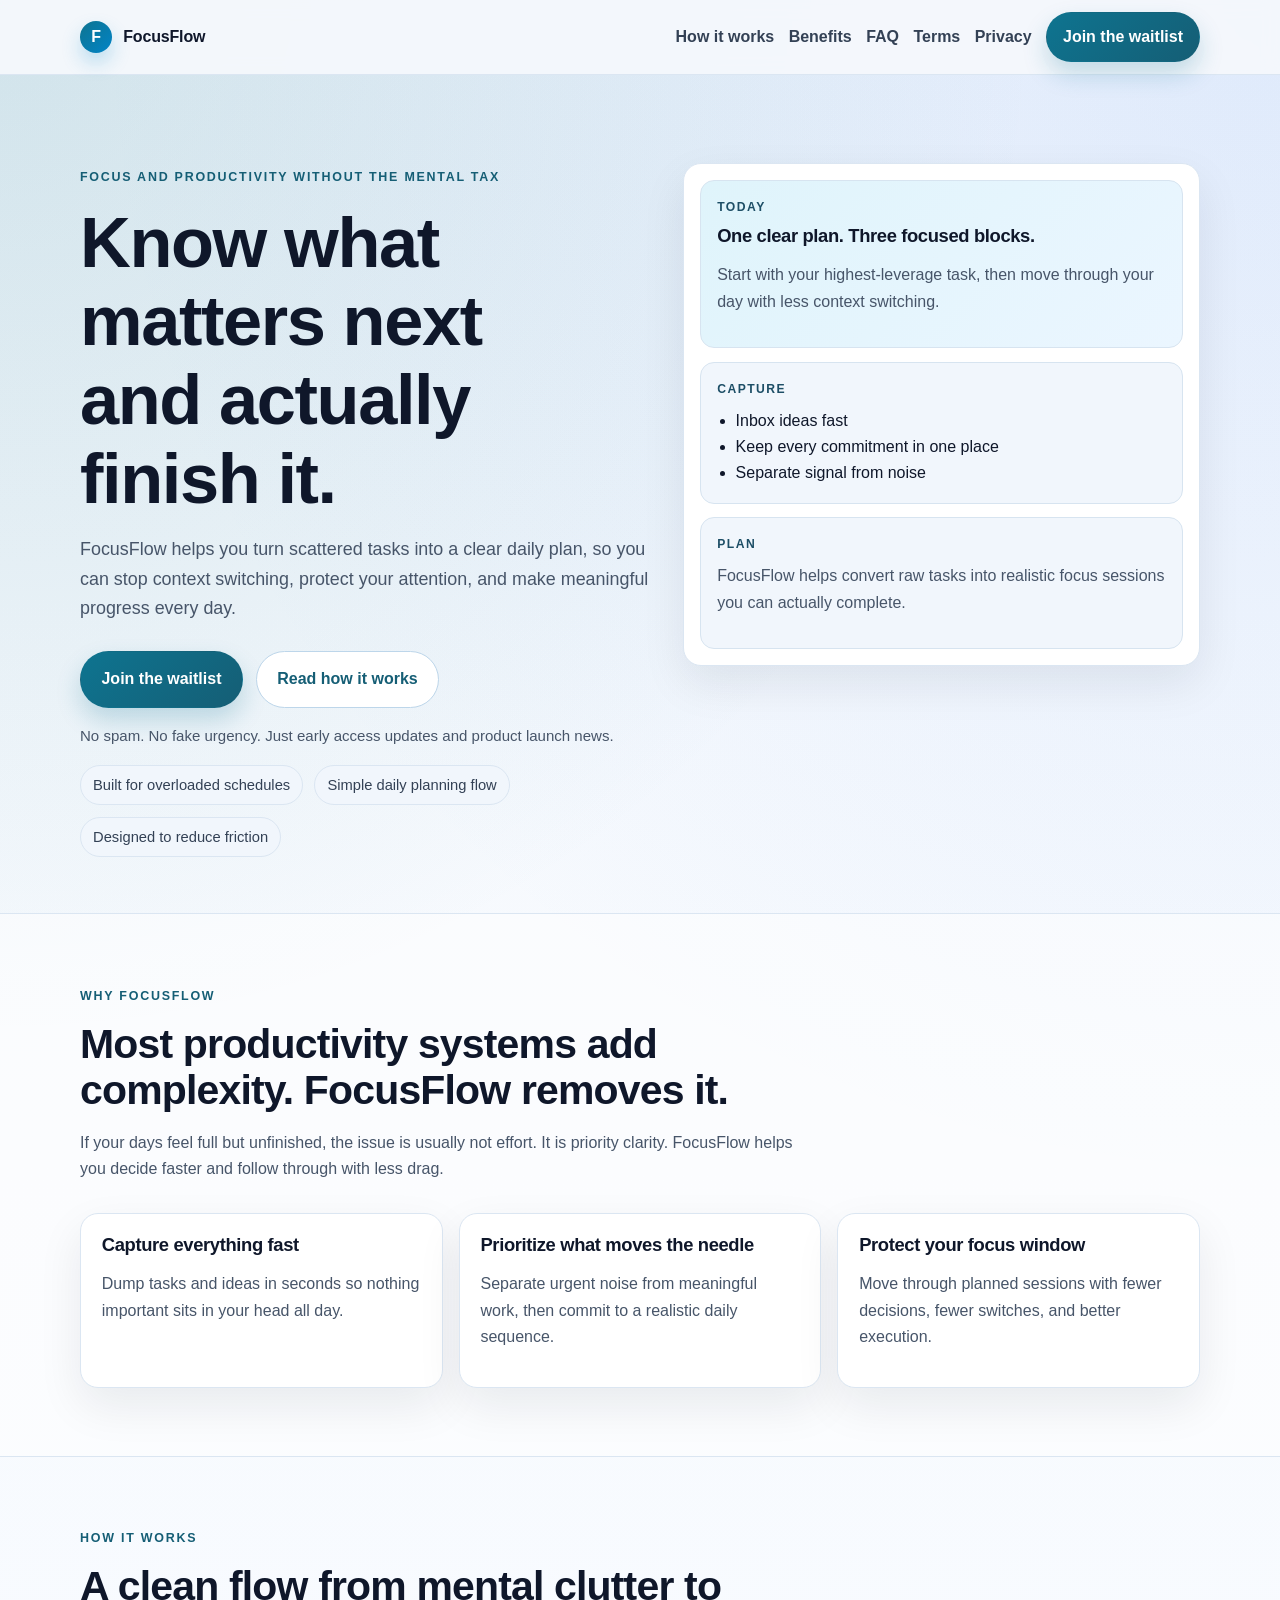
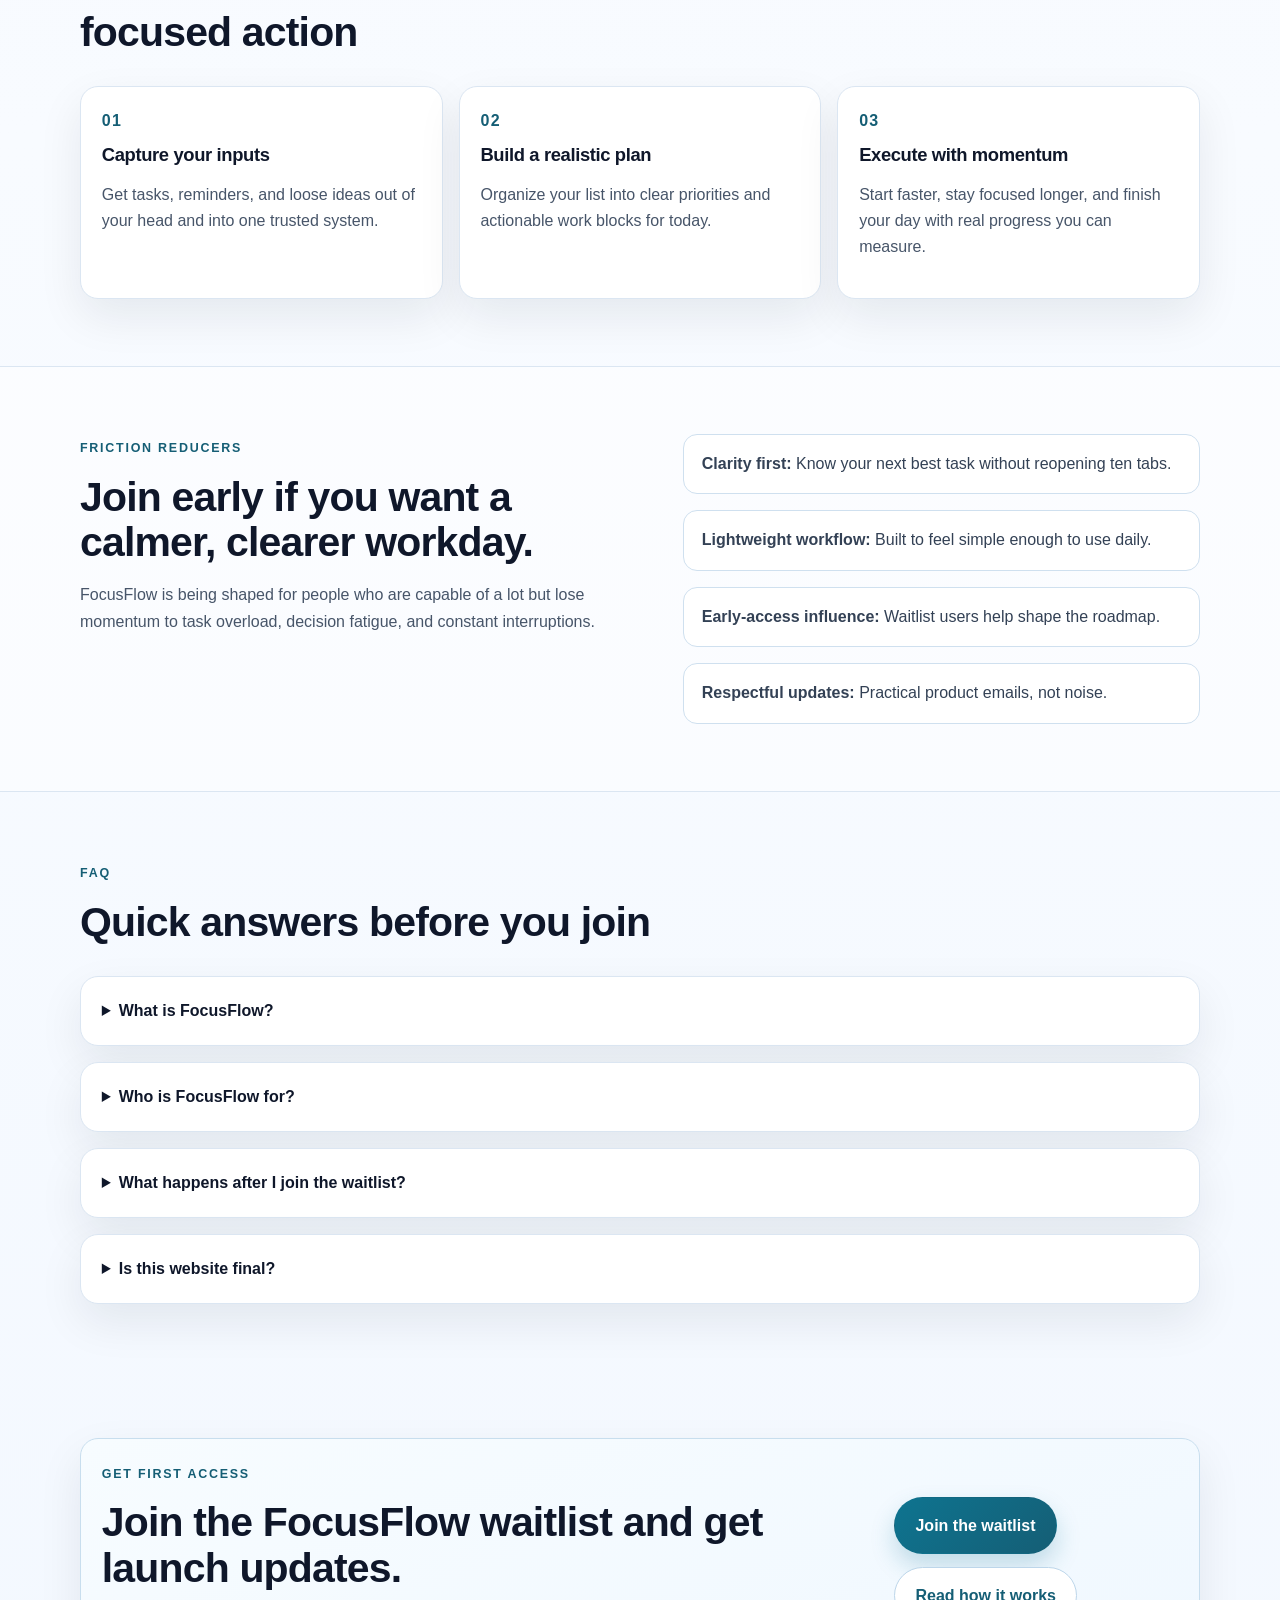
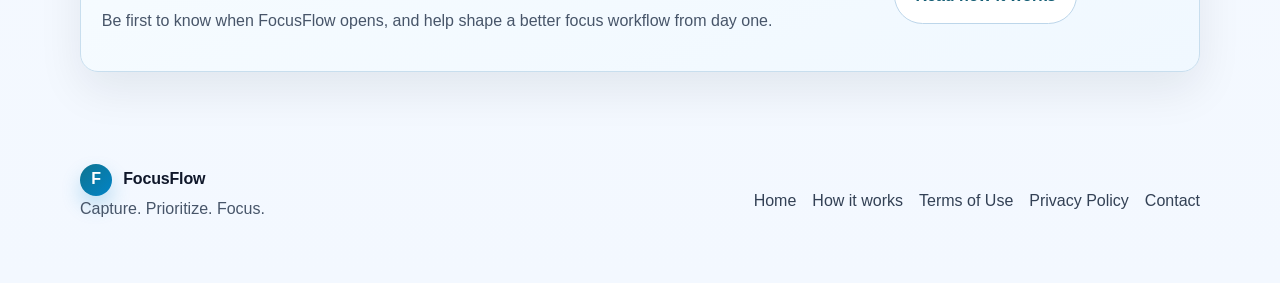
==== index.html @ 3f9707c0 "Polish FocusFlow static site for production Vercel launch" ====
<!DOCTYPE html>
<html lang="en">
<head>
  <meta charset="UTF-8" />
  <meta name="viewport" content="width=device-width, initial-scale=1.0" />
  <title>FocusFlow | Capture less noise. Finish more meaningful work.</title>
  <meta name="description" content="FocusFlow helps you turn scattered tasks into a clear daily plan so you can focus faster, reduce mental overload, and finish what matters." />
  <meta property="og:title" content="FocusFlow | Capture less noise. Finish more meaningful work." />
  <meta property="og:description" content="A focus and productivity app for people who feel busy all day but still want clear progress." />
  <meta property="og:type" content="website" />
  <meta property="og:url" content="https://focusflow.app" />
  <meta property="og:site_name" content="FocusFlow" />
  <meta name="twitter:card" content="summary_large_image" />
  <meta name="theme-color" content="#f5f8fc" />
  <link rel="canonical" href="https://focusflow.app/" />
  <link rel="stylesheet" href="styles.css" />
</head>
<body>
  <header class="site-header">
    <div class="container nav">
      <a class="brand" href="index.html" aria-label="FocusFlow home">
        <span class="brand-mark">F</span>
        <span>FocusFlow</span>
      </a>
      <nav aria-label="Primary navigation">
        <a href="#how-it-works">How it works</a>
        <a href="#benefits">Benefits</a>
        <a href="#faq">FAQ</a>
        <a href="terms.html">Terms</a>
        <a href="privacy.html">Privacy</a>
        <a class="button button-sm" href="mailto:hello@focusflow.app?subject=FocusFlow%20Waitlist">Join the waitlist</a>
      </nav>
    </div>
  </header>

  <main>
    <section class="hero">
      <div class="container hero-grid">
        <div>
          <p class="eyebrow">Focus and productivity without the mental tax</p>
          <h1>Know what matters next and actually finish it.</h1>
          <p class="lead">
            FocusFlow helps you turn scattered tasks into a clear daily plan, so you can stop context switching,
            protect your attention, and make meaningful progress every day.
          </p>
          <div class="hero-actions">
            <a class="button" href="mailto:hello@focusflow.app?subject=FocusFlow%20Waitlist">Join the waitlist</a>
            <a class="button ghost" href="#how-it-works">Read how it works</a>
          </div>
          <p class="micro-note">No spam. No fake urgency. Just early access updates and product launch news.</p>
          <div class="trust-row" role="list" aria-label="FocusFlow value highlights">
            <span role="listitem">Built for overloaded schedules</span>
            <span role="listitem">Simple daily planning flow</span>
            <span role="listitem">Designed to reduce friction</span>
          </div>
        </div>

        <aside class="card app-preview" aria-label="FocusFlow app preview">
          <div class="preview-stack">
            <div class="preview-card strong">
              <p class="label">Today</p>
              <h3>One clear plan. Three focused blocks.</h3>
              <p>Start with your highest-leverage task, then move through your day with less context switching.</p>
            </div>
            <div class="preview-card">
              <p class="label">Capture</p>
              <ul>
                <li>Inbox ideas fast</li>
                <li>Keep every commitment in one place</li>
                <li>Separate signal from noise</li>
              </ul>
            </div>
            <div class="preview-card">
              <p class="label">Plan</p>
              <p>FocusFlow helps convert raw tasks into realistic focus sessions you can actually complete.</p>
            </div>
          </div>
        </aside>
      </div>
    </section>

    <section class="section muted" id="benefits">
      <div class="container">
        <div class="section-intro narrow">
          <p class="eyebrow">Why FocusFlow</p>
          <h2>Most productivity systems add complexity. FocusFlow removes it.</h2>
          <p>
            If your days feel full but unfinished, the issue is usually not effort. It is priority clarity.
            FocusFlow helps you decide faster and follow through with less drag.
          </p>
        </div>

        <div class="grid three">
          <article class="card feature-card">
            <h3>Capture everything fast</h3>
            <p>Dump tasks and ideas in seconds so nothing important sits in your head all day.</p>
          </article>
          <article class="card feature-card">
            <h3>Prioritize what moves the needle</h3>
            <p>Separate urgent noise from meaningful work, then commit to a realistic daily sequence.</p>
          </article>
          <article class="card feature-card">
            <h3>Protect your focus window</h3>
            <p>Move through planned sessions with fewer decisions, fewer switches, and better execution.</p>
          </article>
        </div>
      </div>
    </section>

    <section class="section" id="how-it-works">
      <div class="container">
        <div class="section-intro narrow">
          <p class="eyebrow">How it works</p>
          <h2>A clean flow from mental clutter to focused action</h2>
        </div>
        <div class="steps">
          <div class="card step">
            <span class="step-num">01</span>
            <h3>Capture your inputs</h3>
            <p>Get tasks, reminders, and loose ideas out of your head and into one trusted system.</p>
          </div>
          <div class="card step">
            <span class="step-num">02</span>
            <h3>Build a realistic plan</h3>
            <p>Organize your list into clear priorities and actionable work blocks for today.</p>
          </div>
          <div class="card step">
            <span class="step-num">03</span>
            <h3>Execute with momentum</h3>
            <p>Start faster, stay focused longer, and finish your day with real progress you can measure.</p>
          </div>
        </div>
      </div>
    </section>

    <section class="section muted">
      <div class="container two-col">
        <div>
          <p class="eyebrow">Friction reducers</p>
          <h2>Join early if you want a calmer, clearer workday.</h2>
          <p>
            FocusFlow is being shaped for people who are capable of a lot but lose momentum to task overload,
            decision fatigue, and constant interruptions.
          </p>
        </div>
        <div class="benefits">
          <div class="benefit"><strong>Clarity first:</strong> Know your next best task without reopening ten tabs.</div>
          <div class="benefit"><strong>Lightweight workflow:</strong> Built to feel simple enough to use daily.</div>
          <div class="benefit"><strong>Early-access influence:</strong> Waitlist users help shape the roadmap.</div>
          <div class="benefit"><strong>Respectful updates:</strong> Practical product emails, not noise.</div>
        </div>
      </div>
    </section>

    <section class="section" id="faq">
      <div class="container">
        <div class="section-intro narrow">
          <p class="eyebrow">FAQ</p>
          <h2>Quick answers before you join</h2>
        </div>
        <div class="faq-list">
          <details class="card">
            <summary>What is FocusFlow?</summary>
            <p>FocusFlow is a productivity app designed to help you capture tasks, prioritize clearly, and move into focused work with less friction.</p>
          </details>
          <details class="card">
            <summary>Who is FocusFlow for?</summary>
            <p>It is built for professionals, founders, students, and creators who feel busy but want a more deliberate plan for the day.</p>
          </details>
          <details class="card">
            <summary>What happens after I join the waitlist?</summary>
            <p>You will get launch updates, early access information, and opportunities to share feedback as the product evolves.</p>
          </details>
          <details class="card">
            <summary>Is this website final?</summary>
            <p>This is a lean marketing site focused on clarity and conversion, intended to validate demand while the product is being built.</p>
          </details>
        </div>
      </div>
    </section>

    <section class="section cta-section">
      <div class="container card cta">
        <div>
          <p class="eyebrow">Get first access</p>
          <h2>Join the FocusFlow waitlist and get launch updates.</h2>
          <p>Be first to know when FocusFlow opens, and help shape a better focus workflow from day one.</p>
        </div>
        <div class="cta-actions">
          <a class="button" href="mailto:hello@focusflow.app?subject=FocusFlow%20Waitlist">Join the waitlist</a>
          <a class="button ghost" href="#how-it-works">Read how it works</a>
        </div>
      </div>
    </section>
  </main>

  <footer class="site-footer">
    <div class="container footer-row">
      <div>
        <a class="brand" href="index.html" aria-label="FocusFlow home">
          <span class="brand-mark">F</span>
          <span>FocusFlow</span>
        </a>
        <p class="footer-copy">Capture. Prioritize. Focus.</p>
      </div>
      <div class="footer-links" aria-label="Footer navigation">
        <a href="index.html">Home</a>
        <a href="#how-it-works">How it works</a>
        <a href="terms.html">Terms of Use</a>
        <a href="privacy.html">Privacy Policy</a>
        <a href="mailto:hello@focusflow.app">Contact</a>
      </div>
    </div>
  </footer>
</body>
</html>
---- styles.css ----
:root {
  --bg: #f5f8fc;
  --bg-soft: #eaf1f9;
  --surface: #ffffff;
  --surface-soft: #f1f6fc;
  --text: #0f172a;
  --muted: #475569;
  --border: #dbe6f2;
  --accent: #0e7490;
  --accent-strong: #155e75;
  --accent-soft: #d7f1f9;
  --white: #ffffff;
  --shadow: 0 18px 45px rgba(15, 23, 42, 0.08);
  --radius: 18px;
  --max: 1120px;
}

* {
  box-sizing: border-box;
}

html {
  scroll-behavior: smooth;
}

body {
  margin: 0;
  font-family: "Avenir Next", Avenir, "Segoe UI", sans-serif;
  color: var(--text);
  line-height: 1.65;
  background:
    radial-gradient(circle at 0% 0%, rgba(14, 116, 144, 0.16), transparent 28%),
    radial-gradient(circle at 100% 0%, rgba(59, 130, 246, 0.12), transparent 32%),
    linear-gradient(180deg, var(--bg) 0%, #f8fbff 50%, #f3f8ff 100%);
}

a {
  color: inherit;
  text-decoration: none;
  transition: color 0.2s ease;
}

a:hover {
  color: var(--accent);
}

p {
  margin: 0 0 1rem;
  color: var(--muted);
}

h1,
h2,
h3 {
  margin: 0 0 1rem;
  line-height: 1.12;
  letter-spacing: -0.02em;
  color: var(--text);
}

h1 {
  font-size: clamp(2.2rem, 5.5vw, 4.4rem);
  max-width: 12ch;
}

h2 {
  font-size: clamp(1.75rem, 3.2vw, 2.8rem);
}

h3 {
  font-size: 1.15rem;
}

ul {
  margin: 0;
  padding-left: 1.15rem;
}

.container {
  width: min(var(--max), calc(100% - 2rem));
  margin: 0 auto;
}

.site-header {
  position: sticky;
  top: 0;
  z-index: 20;
  border-bottom: 1px solid var(--border);
  background: rgba(245, 248, 252, 0.94);
  backdrop-filter: blur(8px);
}

.nav {
  min-height: 74px;
  display: flex;
  align-items: center;
  justify-content: space-between;
  gap: 1rem;
}

nav {
  display: flex;
  align-items: center;
  flex-wrap: wrap;
  gap: 0.9rem;
}

nav a {
  font-weight: 600;
  color: #334155;
}

.brand {
  display: inline-flex;
  align-items: center;
  gap: 0.7rem;
  font-weight: 800;
  letter-spacing: -0.01em;
}

.brand:hover {
  color: inherit;
}

.brand-mark {
  width: 2rem;
  height: 2rem;
  border-radius: 999px;
  display: grid;
  place-items: center;
  color: var(--white);
  background: linear-gradient(135deg, var(--accent), #0284c7);
  box-shadow: 0 10px 20px rgba(2, 132, 199, 0.24);
}

.hero {
  padding: 5.5rem 0 3.5rem;
}

.hero-grid,
.two-col {
  display: grid;
  grid-template-columns: 1.05fr 0.95fr;
  gap: 2rem;
  align-items: start;
}

.eyebrow {
  display: inline-block;
  margin-bottom: 1rem;
  font-size: 0.78rem;
  font-weight: 800;
  text-transform: uppercase;
  letter-spacing: 0.14em;
  color: var(--accent-strong);
}

.lead {
  font-size: 1.12rem;
  max-width: 60ch;
}

.hero-actions,
.cta-actions {
  margin: 1.7rem 0 1rem;
  display: flex;
  gap: 0.8rem;
  flex-wrap: wrap;
}

.button {
  display: inline-flex;
  align-items: center;
  justify-content: center;
  gap: 0.45rem;
  border-radius: 999px;
  border: 1px solid transparent;
  padding: 0.9rem 1.28rem;
  font-weight: 700;
  background: linear-gradient(135deg, var(--accent), var(--accent-strong));
  color: var(--white);
  box-shadow: 0 12px 24px rgba(14, 116, 144, 0.22);
}

.button:hover {
  color: var(--white);
}

.button.ghost {
  background: var(--surface);
  color: var(--accent-strong);
  border-color: #bdd6ea;
  box-shadow: none;
}

.button-sm {
  padding: 0.65rem 1rem;
}

.micro-note {
  font-size: 0.94rem;
  margin-bottom: 1rem;
}

.trust-row {
  display: flex;
  flex-wrap: wrap;
  gap: 0.7rem;
}

.trust-row span {
  display: inline-flex;
  padding: 0.45rem 0.75rem;
  border-radius: 999px;
  background: var(--surface-soft);
  border: 1px solid var(--border);
  color: #334155;
  font-size: 0.92rem;
}

.card {
  border-radius: var(--radius);
  border: 1px solid var(--border);
  background: var(--surface);
  box-shadow: var(--shadow);
}

.app-preview {
  padding: 1rem;
}

.preview-stack {
  display: grid;
  gap: 0.85rem;
}

.preview-card {
  padding: 1rem;
  border-radius: 14px;
  background: var(--surface-soft);
  border: 1px solid #d7e4f0;
}

.preview-card.strong {
  background: linear-gradient(135deg, #dff4fb, #ebf6ff);
}

.label {
  margin: 0 0 0.55rem;
  font-size: 0.76rem;
  text-transform: uppercase;
  letter-spacing: 0.12em;
  color: #1d4e66;
  font-weight: 700;
}

.section {
  padding: 4.2rem 0;
}

.section.muted {
  background: rgba(255, 255, 255, 0.52);
  border-top: 1px solid var(--border);
  border-bottom: 1px solid var(--border);
}

.section-intro {
  max-width: 68ch;
  margin-bottom: 1.9rem;
}

.section-intro.narrow {
  max-width: 45rem;
}

.grid.three,
.steps,
.faq-list,
.benefits {
  display: grid;
  gap: 1rem;
}

.grid.three,
.steps {
  grid-template-columns: repeat(3, minmax(0, 1fr));
}

.feature-card,
.step,
.cta,
.legal-card,
.faq-list details {
  padding: 1.3rem;
}

.step-num {
  display: inline-block;
  margin-bottom: 0.65rem;
  font-weight: 800;
  letter-spacing: 0.08em;
  color: var(--accent-strong);
}

.benefit {
  padding: 1rem 1.1rem;
  border-radius: 14px;
  border: 1px solid #cfe0ef;
  background: var(--surface);
  color: #334155;
}

.faq-list details summary {
  cursor: pointer;
  font-weight: 700;
}

.faq-list details p {
  margin-top: 0.85rem;
}

.cta {
  display: flex;
  align-items: center;
  justify-content: space-between;
  gap: 1.5rem;
  background: linear-gradient(160deg, #f7fcff, #f0f8ff);
  border-color: #c8deee;
}

.site-footer {
  padding: 1.5rem 0 2.8rem;
}

.footer-row,
.footer-links {
  display: flex;
  align-items: center;
  justify-content: space-between;
  flex-wrap: wrap;
  gap: 1rem;
}

.footer-links a {
  color: #334155;
}

.footer-copy,
.legal-note,
.legal-updated {
  color: var(--muted);
}

.legal-page {
  padding: 2.8rem 0 4.5rem;
}

.legal-card {
  max-width: 860px;
}

.legal-card h1 {
  font-size: clamp(2rem, 4.2vw, 3rem);
  max-width: none;
}

.legal-card h2 {
  margin-top: 1.65rem;
  font-size: 1.18rem;
}

.legal-card p,
.legal-card li {
  color: #334155;
}

.legal-list {
  margin: 0 0 1rem;
  padding-left: 1.1rem;
}

@media (max-width: 980px) {
  .hero-grid,
  .two-col,
  .grid.three,
  .steps,
  .cta {
    grid-template-columns: 1fr;
    display: grid;
  }

  .hero {
    padding-top: 4.3rem;
  }
}

@media (max-width: 760px) {
  .nav {
    align-items: flex-start;
    padding: 0.8rem 0;
  }

  nav {
    width: 100%;
    justify-content: flex-start;
    gap: 0.7rem;
  }

  nav a {
    font-size: 0.92rem;
  }

  .button-sm {
    padding: 0.58rem 0.92rem;
  }

  .section {
    padding: 3.4rem 0;
  }

  .hero {
    padding-bottom: 3rem;
  }

  .site-footer {
    padding-bottom: 2.2rem;
  }
}
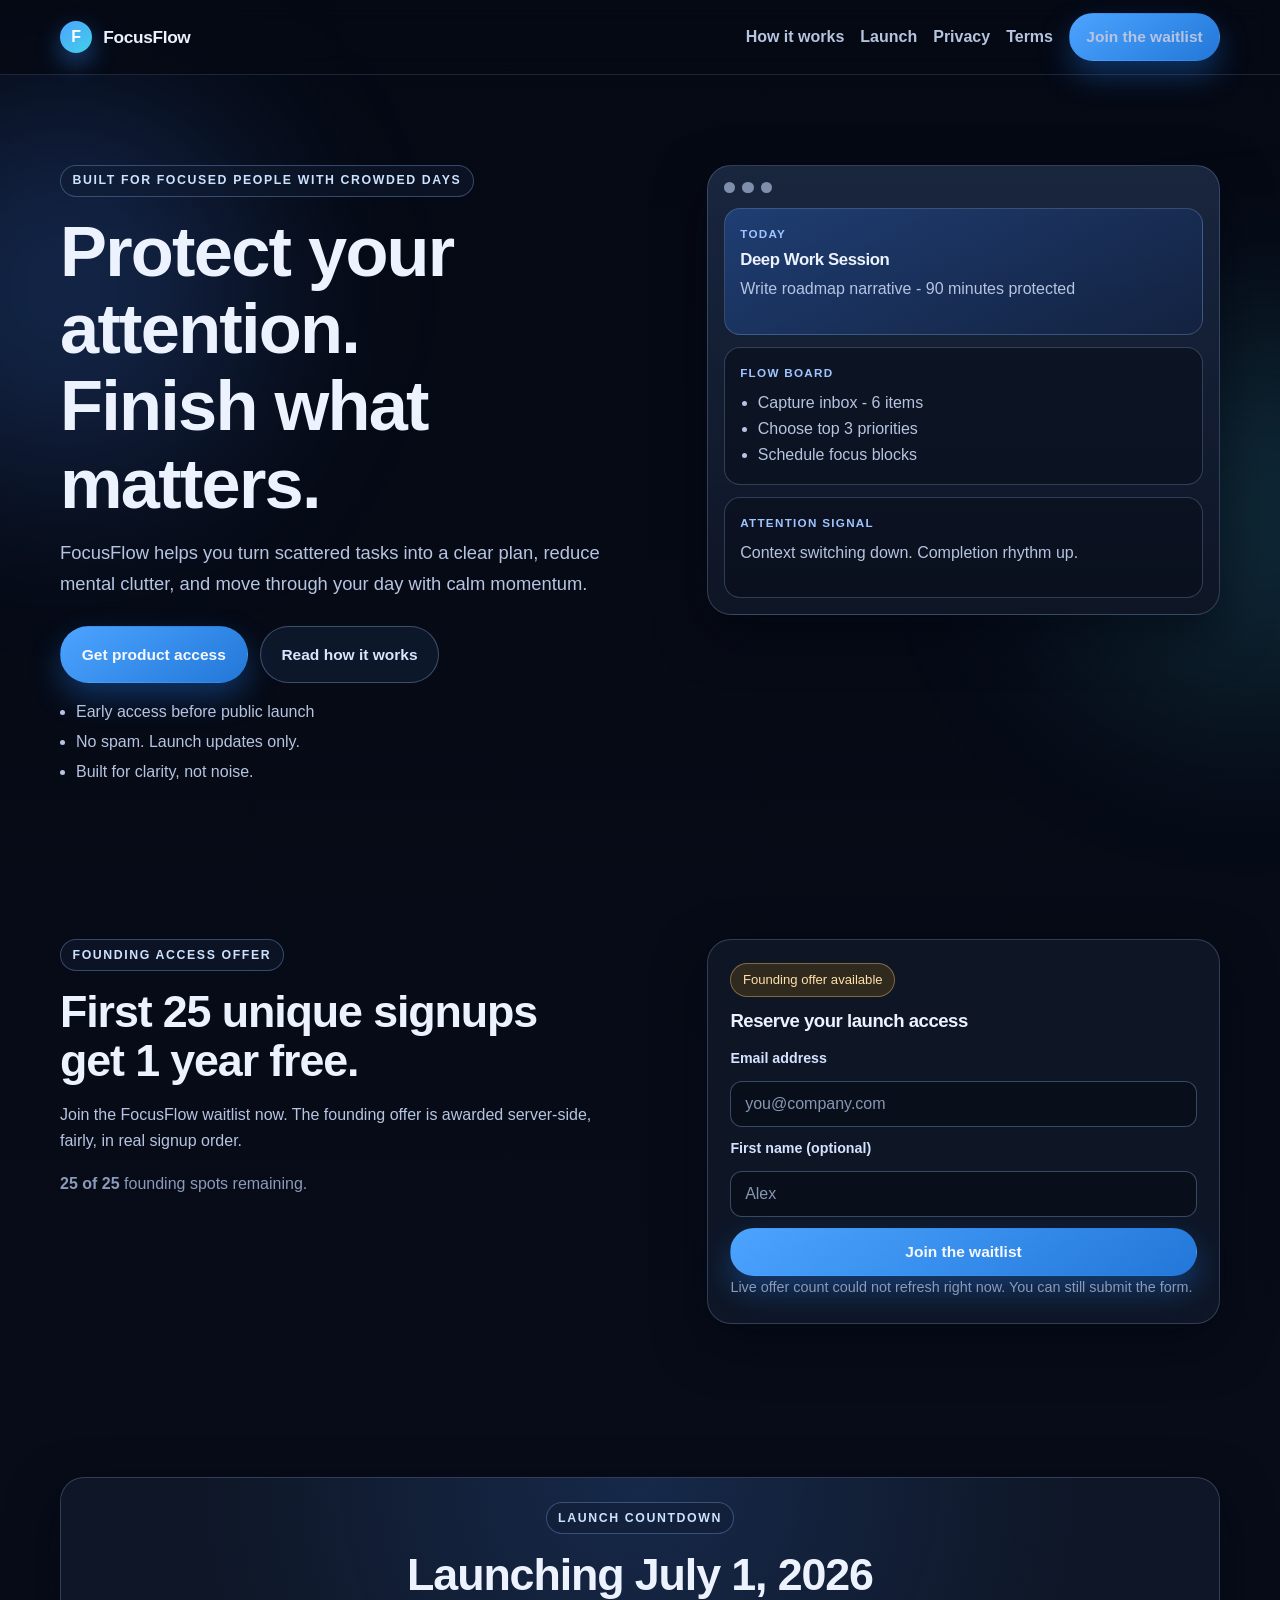
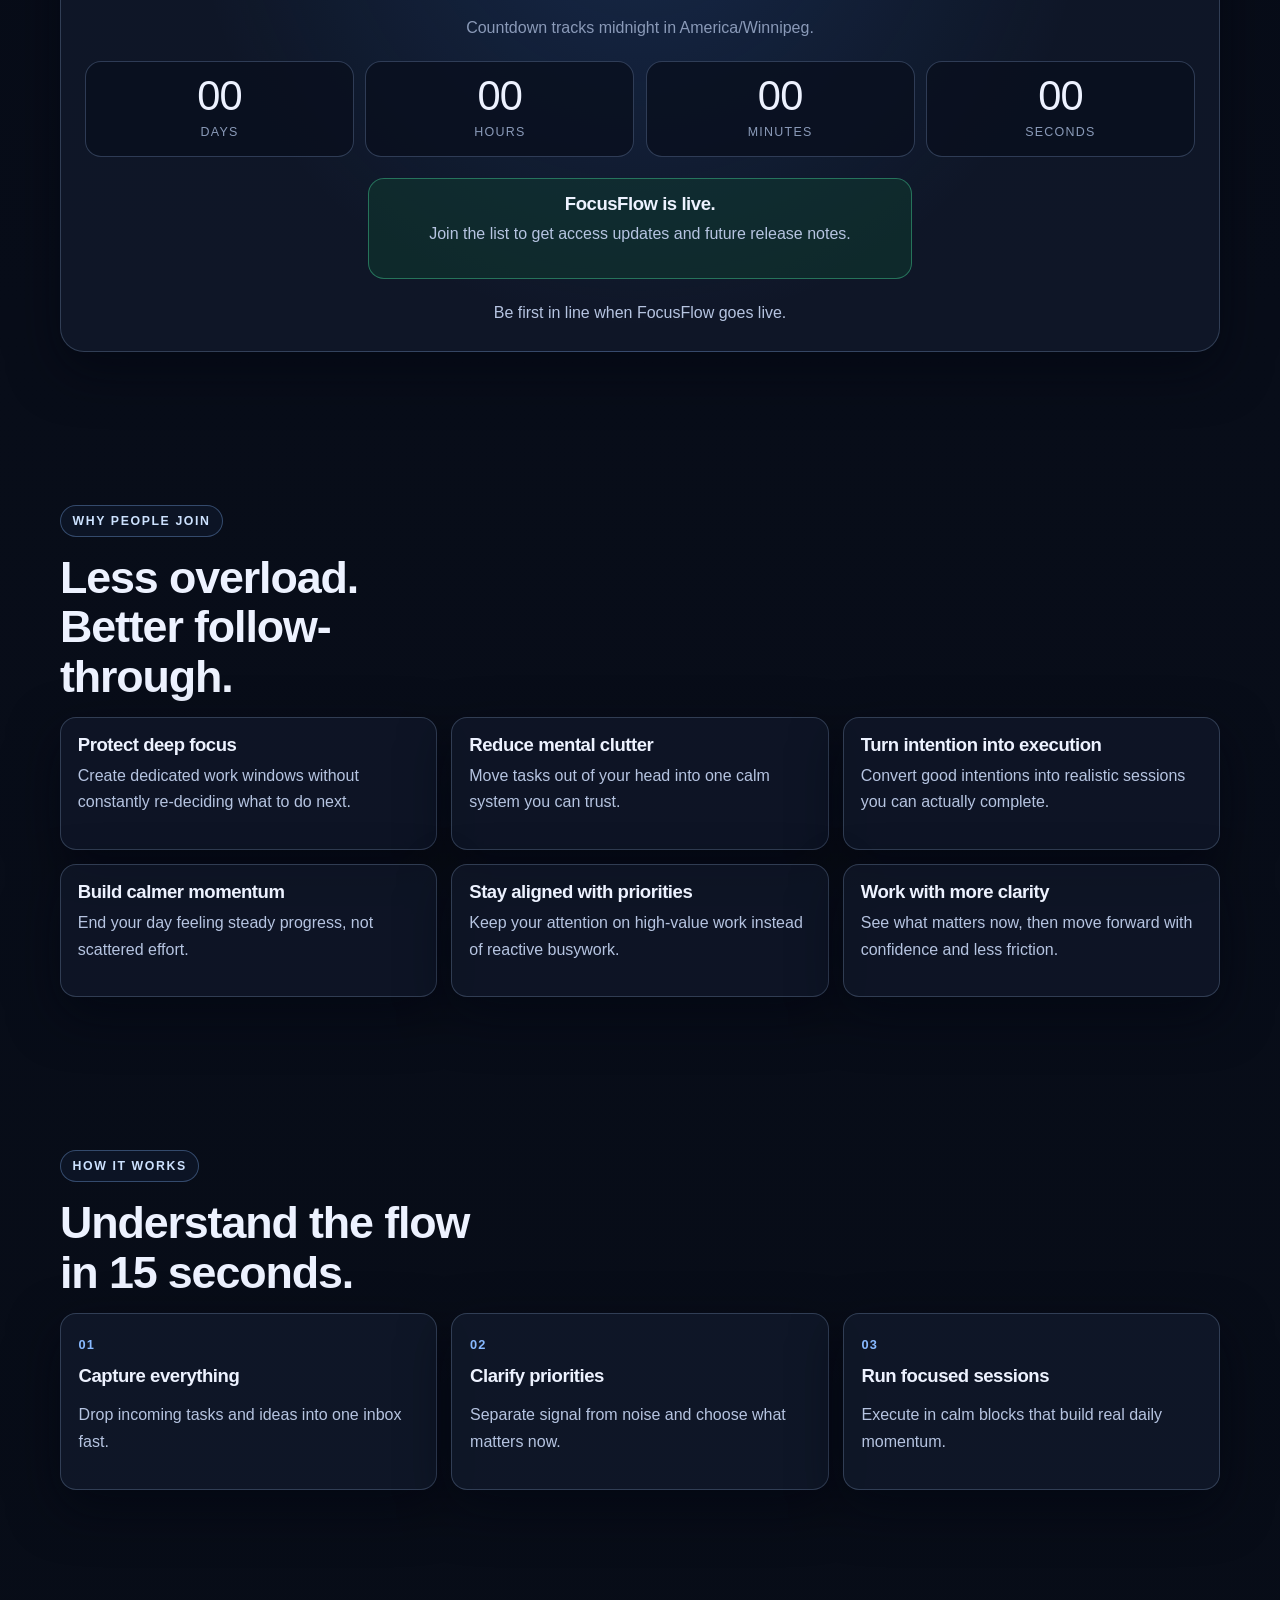
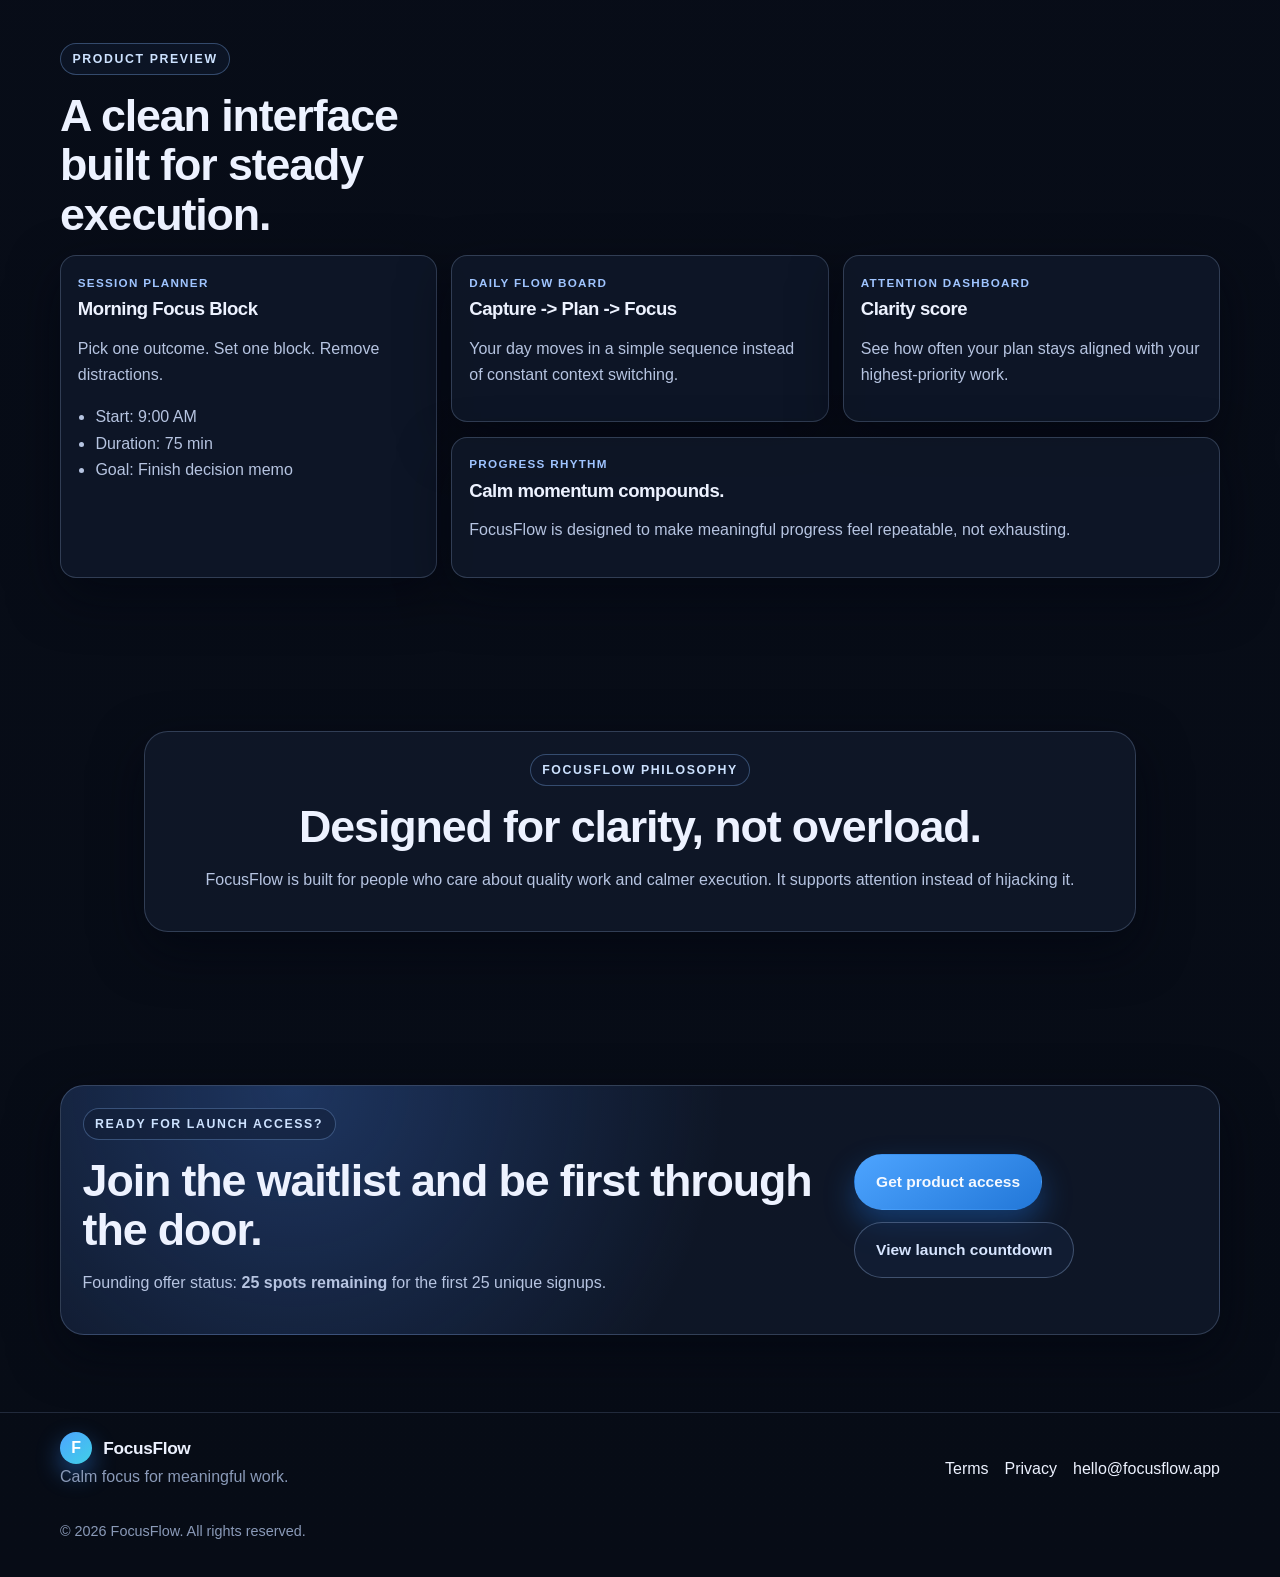
==== commit 2d7cdad3: "Implement premium launch site and Supabase-backed waitlist" ====
--- a/index.html
+++ b/index.html
@@ -3,105 +3,225 @@
 <head>
   <meta charset="UTF-8" />
   <meta name="viewport" content="width=device-width, initial-scale=1.0" />
-  <title>FocusFlow | Capture less noise. Finish more meaningful work.</title>
-  <meta name="description" content="FocusFlow helps you turn scattered tasks into a clear daily plan so you can focus faster, reduce mental overload, and finish what matters." />
-  <meta property="og:title" content="FocusFlow | Capture less noise. Finish more meaningful work." />
-  <meta property="og:description" content="A focus and productivity app for people who feel busy all day but still want clear progress." />
+  <title>FocusFlow | Calm focus for work that actually gets finished</title>
+  <meta
+    name="description"
+    content="FocusFlow is a focus and productivity app for people who want calmer days, clearer priorities, and better follow-through. Join the waitlist before launch on July 1, 2026."
+  />
+  <meta property="og:title" content="FocusFlow | Calm focus for work that actually gets finished" />
+  <meta
+    property="og:description"
+    content="Protect your attention, reduce mental clutter, and build calmer momentum. Join the FocusFlow waitlist."
+  />
   <meta property="og:type" content="website" />
-  <meta property="og:url" content="https://focusflow.app" />
+  <meta property="og:url" content="https://focusflow.app/" />
   <meta property="og:site_name" content="FocusFlow" />
   <meta name="twitter:card" content="summary_large_image" />
-  <meta name="theme-color" content="#f5f8fc" />
+  <meta name="theme-color" content="#060a14" />
   <link rel="canonical" href="https://focusflow.app/" />
+  <link rel="icon" href="favicon.svg" type="image/svg+xml" />
   <link rel="stylesheet" href="styles.css" />
+  <script src="script.js" defer></script>
 </head>
 <body>
+  <div class="ambient-orb orb-left" aria-hidden="true"></div>
+  <div class="ambient-orb orb-right" aria-hidden="true"></div>
+
   <header class="site-header">
-    <div class="container nav">
+    <div class="container nav-row">
       <a class="brand" href="index.html" aria-label="FocusFlow home">
         <span class="brand-mark">F</span>
-        <span>FocusFlow</span>
+        <span class="brand-name">FocusFlow</span>
       </a>
-      <nav aria-label="Primary navigation">
+
+      <nav class="site-nav" aria-label="Primary navigation">
         <a href="#how-it-works">How it works</a>
-        <a href="#benefits">Benefits</a>
-        <a href="#faq">FAQ</a>
+        <a href="#launch">Launch</a>
+        <a href="privacy.html">Privacy</a>
         <a href="terms.html">Terms</a>
-        <a href="privacy.html">Privacy</a>
-        <a class="button button-sm" href="mailto:hello@focusflow.app?subject=FocusFlow%20Waitlist">Join the waitlist</a>
+        <a class="button button-sm" href="#waitlist">Join the waitlist</a>
       </nav>
     </div>
   </header>
 
   <main>
-    <section class="hero">
-      <div class="container hero-grid">
-        <div>
-          <p class="eyebrow">Focus and productivity without the mental tax</p>
-          <h1>Know what matters next and actually finish it.</h1>
+    <section class="hero section">
+      <div class="container hero-layout">
+        <div class="hero-copy">
+          <p class="eyebrow">Built for focused people with crowded days</p>
+          <h1>Protect your attention. Finish what matters.</h1>
           <p class="lead">
-            FocusFlow helps you turn scattered tasks into a clear daily plan, so you can stop context switching,
-            protect your attention, and make meaningful progress every day.
-          </p>
-          <div class="hero-actions">
-            <a class="button" href="mailto:hello@focusflow.app?subject=FocusFlow%20Waitlist">Join the waitlist</a>
+            FocusFlow helps you turn scattered tasks into a clear plan, reduce mental clutter,
+            and move through your day with calm momentum.
+          </p>
+
+          <div class="action-row">
+            <a class="button" href="#waitlist" data-launch-cta data-default-label="Join the waitlist" data-released-label="Get product access">Join the waitlist</a>
             <a class="button ghost" href="#how-it-works">Read how it works</a>
           </div>
-          <p class="micro-note">No spam. No fake urgency. Just early access updates and product launch news.</p>
-          <div class="trust-row" role="list" aria-label="FocusFlow value highlights">
-            <span role="listitem">Built for overloaded schedules</span>
-            <span role="listitem">Simple daily planning flow</span>
-            <span role="listitem">Designed to reduce friction</span>
-          </div>
-        </div>
-
-        <aside class="card app-preview" aria-label="FocusFlow app preview">
-          <div class="preview-stack">
-            <div class="preview-card strong">
-              <p class="label">Today</p>
-              <h3>One clear plan. Three focused blocks.</h3>
-              <p>Start with your highest-leverage task, then move through your day with less context switching.</p>
-            </div>
-            <div class="preview-card">
-              <p class="label">Capture</p>
+
+          <ul class="trust-line" aria-label="Trust highlights">
+            <li>Early access before public launch</li>
+            <li>No spam. Launch updates only.</li>
+            <li>Built for clarity, not noise.</li>
+          </ul>
+        </div>
+
+        <aside class="hero-surface card" aria-label="FocusFlow preview">
+          <div class="surface-head">
+            <span></span>
+            <span></span>
+            <span></span>
+          </div>
+          <div class="surface-grid">
+            <article class="mini-panel primary">
+              <p class="panel-label">Today</p>
+              <h2>Deep Work Session</h2>
+              <p>Write roadmap narrative - 90 minutes protected</p>
+            </article>
+
+            <article class="mini-panel">
+              <p class="panel-label">Flow Board</p>
               <ul>
-                <li>Inbox ideas fast</li>
-                <li>Keep every commitment in one place</li>
-                <li>Separate signal from noise</li>
+                <li>Capture inbox - 6 items</li>
+                <li>Choose top 3 priorities</li>
+                <li>Schedule focus blocks</li>
               </ul>
-            </div>
-            <div class="preview-card">
-              <p class="label">Plan</p>
-              <p>FocusFlow helps convert raw tasks into realistic focus sessions you can actually complete.</p>
-            </div>
+            </article>
+
+            <article class="mini-panel">
+              <p class="panel-label">Attention signal</p>
+              <p>Context switching down. Completion rhythm up.</p>
+            </article>
           </div>
         </aside>
       </div>
     </section>
 
-    <section class="section muted" id="benefits">
+    <section class="section" id="waitlist">
+      <div class="container offer-layout">
+        <div class="section-copy">
+          <p class="eyebrow">Founding access offer</p>
+          <h2>First 25 unique signups get 1 year free.</h2>
+          <p>
+            Join the FocusFlow waitlist now. The founding offer is awarded server-side,
+            fairly, in real signup order.
+          </p>
+          <p class="quiet" data-offer-copy>
+            <strong><span data-spots-remaining>25</span> of 25</strong> founding spots remaining.
+          </p>
+        </div>
+
+        <div class="card waitlist-card">
+          <p class="offer-chip" data-offer-state>Founding offer available</p>
+          <h3>Reserve your launch access</h3>
+
+          <form id="waitlist-form" novalidate>
+            <label for="waitlist-email">Email address</label>
+            <input
+              id="waitlist-email"
+              name="email"
+              type="email"
+              autocomplete="email"
+              placeholder="you@company.com"
+              required
+            />
+
+            <label for="waitlist-name">First name (optional)</label>
+            <input
+              id="waitlist-name"
+              name="name"
+              type="text"
+              autocomplete="given-name"
+              placeholder="Alex"
+            />
+
+            <div class="honeypot" aria-hidden="true">
+              <label for="waitlist-company">Company</label>
+              <input id="waitlist-company" name="company" type="text" tabindex="-1" autocomplete="off" />
+            </div>
+
+            <button id="waitlist-submit" class="button button-full" type="submit" data-default-label="Join the waitlist" data-loading-label="Reserving your spot...">
+              Join the waitlist
+            </button>
+          </form>
+
+          <p id="waitlist-status" class="form-status" role="status" aria-live="polite"></p>
+          <p id="waitlist-helper" class="form-helper">
+            We only use your details for waitlist and launch communication. See
+            <a href="privacy.html">Privacy</a> and <a href="terms.html">Terms</a>.
+          </p>
+        </div>
+      </div>
+    </section>
+
+    <section class="section" id="launch">
       <div class="container">
-        <div class="section-intro narrow">
-          <p class="eyebrow">Why FocusFlow</p>
-          <h2>Most productivity systems add complexity. FocusFlow removes it.</h2>
-          <p>
-            If your days feel full but unfinished, the issue is usually not effort. It is priority clarity.
-            FocusFlow helps you decide faster and follow through with less drag.
-          </p>
-        </div>
-
-        <div class="grid three">
-          <article class="card feature-card">
-            <h3>Capture everything fast</h3>
-            <p>Dump tasks and ideas in seconds so nothing important sits in your head all day.</p>
-          </article>
-          <article class="card feature-card">
-            <h3>Prioritize what moves the needle</h3>
-            <p>Separate urgent noise from meaningful work, then commit to a realistic daily sequence.</p>
-          </article>
-          <article class="card feature-card">
-            <h3>Protect your focus window</h3>
-            <p>Move through planned sessions with fewer decisions, fewer switches, and better execution.</p>
+        <div class="card launch-card">
+          <p class="eyebrow">Launch countdown</p>
+          <h2>Launching July 1, 2026</h2>
+          <p class="launch-note">Countdown tracks midnight in America/Winnipeg.</p>
+
+          <div class="countdown-grid" id="countdown-grid" aria-label="Countdown to launch">
+            <div class="time-box">
+              <span class="time-value" id="time-days">00</span>
+              <span class="time-label">Days</span>
+            </div>
+            <div class="time-box">
+              <span class="time-value" id="time-hours">00</span>
+              <span class="time-label">Hours</span>
+            </div>
+            <div class="time-box">
+              <span class="time-value" id="time-minutes">00</span>
+              <span class="time-label">Minutes</span>
+            </div>
+            <div class="time-box">
+              <span class="time-value" id="time-seconds">00</span>
+              <span class="time-label">Seconds</span>
+            </div>
+          </div>
+
+          <div id="release-state" class="release-state" hidden>
+            <h3>FocusFlow is live.</h3>
+            <p>Join the list to get access updates and future release notes.</p>
+          </div>
+
+          <p class="launch-support">Be first in line when FocusFlow goes live.</p>
+        </div>
+      </div>
+    </section>
+
+    <section class="section" id="benefits">
+      <div class="container">
+        <div class="section-copy narrow">
+          <p class="eyebrow">Why people join</p>
+          <h2>Less overload. Better follow-through.</h2>
+        </div>
+
+        <div class="benefit-grid">
+          <article class="card benefit-card">
+            <h3>Protect deep focus</h3>
+            <p>Create dedicated work windows without constantly re-deciding what to do next.</p>
+          </article>
+          <article class="card benefit-card">
+            <h3>Reduce mental clutter</h3>
+            <p>Move tasks out of your head into one calm system you can trust.</p>
+          </article>
+          <article class="card benefit-card">
+            <h3>Turn intention into execution</h3>
+            <p>Convert good intentions into realistic sessions you can actually complete.</p>
+          </article>
+          <article class="card benefit-card">
+            <h3>Build calmer momentum</h3>
+            <p>End your day feeling steady progress, not scattered effort.</p>
+          </article>
+          <article class="card benefit-card">
+            <h3>Stay aligned with priorities</h3>
+            <p>Keep your attention on high-value work instead of reactive busywork.</p>
+          </article>
+          <article class="card benefit-card">
+            <h3>Work with more clarity</h3>
+            <p>See what matters now, then move forward with confidence and less friction.</p>
           </article>
         </div>
       </div>
@@ -109,86 +229,91 @@
 
     <section class="section" id="how-it-works">
       <div class="container">
-        <div class="section-intro narrow">
+        <div class="section-copy narrow">
           <p class="eyebrow">How it works</p>
-          <h2>A clean flow from mental clutter to focused action</h2>
-        </div>
-        <div class="steps">
-          <div class="card step">
-            <span class="step-num">01</span>
-            <h3>Capture your inputs</h3>
-            <p>Get tasks, reminders, and loose ideas out of your head and into one trusted system.</p>
-          </div>
-          <div class="card step">
-            <span class="step-num">02</span>
-            <h3>Build a realistic plan</h3>
-            <p>Organize your list into clear priorities and actionable work blocks for today.</p>
-          </div>
-          <div class="card step">
-            <span class="step-num">03</span>
-            <h3>Execute with momentum</h3>
-            <p>Start faster, stay focused longer, and finish your day with real progress you can measure.</p>
-          </div>
-        </div>
-      </div>
-    </section>
-
-    <section class="section muted">
-      <div class="container two-col">
+          <h2>Understand the flow in 15 seconds.</h2>
+        </div>
+
+        <div class="steps-grid">
+          <article class="card step-card">
+            <span class="step-number">01</span>
+            <h3>Capture everything</h3>
+            <p>Drop incoming tasks and ideas into one inbox fast.</p>
+          </article>
+          <article class="card step-card">
+            <span class="step-number">02</span>
+            <h3>Clarify priorities</h3>
+            <p>Separate signal from noise and choose what matters now.</p>
+          </article>
+          <article class="card step-card">
+            <span class="step-number">03</span>
+            <h3>Run focused sessions</h3>
+            <p>Execute in calm blocks that build real daily momentum.</p>
+          </article>
+        </div>
+      </div>
+    </section>
+
+    <section class="section" id="preview">
+      <div class="container">
+        <div class="section-copy narrow">
+          <p class="eyebrow">Product preview</p>
+          <h2>A clean interface built for steady execution.</h2>
+        </div>
+
+        <div class="bento-grid" aria-label="FocusFlow product mockups">
+          <article class="card bento-card tall">
+            <p class="panel-label">Session planner</p>
+            <h3>Morning Focus Block</h3>
+            <p>Pick one outcome. Set one block. Remove distractions.</p>
+            <ul>
+              <li>Start: 9:00 AM</li>
+              <li>Duration: 75 min</li>
+              <li>Goal: Finish decision memo</li>
+            </ul>
+          </article>
+          <article class="card bento-card">
+            <p class="panel-label">Daily flow board</p>
+            <h3>Capture -> Plan -> Focus</h3>
+            <p>Your day moves in a simple sequence instead of constant context switching.</p>
+          </article>
+          <article class="card bento-card">
+            <p class="panel-label">Attention dashboard</p>
+            <h3>Clarity score</h3>
+            <p>See how often your plan stays aligned with your highest-priority work.</p>
+          </article>
+          <article class="card bento-card wide">
+            <p class="panel-label">Progress rhythm</p>
+            <h3>Calm momentum compounds.</h3>
+            <p>FocusFlow is designed to make meaningful progress feel repeatable, not exhausting.</p>
+          </article>
+        </div>
+      </div>
+    </section>
+
+    <section class="section" id="philosophy">
+      <div class="container card philosophy-card">
+        <p class="eyebrow">FocusFlow philosophy</p>
+        <h2>Designed for clarity, not overload.</h2>
+        <p>
+          FocusFlow is built for people who care about quality work and calmer execution.
+          It supports attention instead of hijacking it.
+        </p>
+      </div>
+    </section>
+
+    <section class="section" id="final-cta">
+      <div class="container card final-cta">
         <div>
-          <p class="eyebrow">Friction reducers</p>
-          <h2>Join early if you want a calmer, clearer workday.</h2>
-          <p>
-            FocusFlow is being shaped for people who are capable of a lot but lose momentum to task overload,
-            decision fatigue, and constant interruptions.
-          </p>
-        </div>
-        <div class="benefits">
-          <div class="benefit"><strong>Clarity first:</strong> Know your next best task without reopening ten tabs.</div>
-          <div class="benefit"><strong>Lightweight workflow:</strong> Built to feel simple enough to use daily.</div>
-          <div class="benefit"><strong>Early-access influence:</strong> Waitlist users help shape the roadmap.</div>
-          <div class="benefit"><strong>Respectful updates:</strong> Practical product emails, not noise.</div>
-        </div>
-      </div>
-    </section>
-
-    <section class="section" id="faq">
-      <div class="container">
-        <div class="section-intro narrow">
-          <p class="eyebrow">FAQ</p>
-          <h2>Quick answers before you join</h2>
-        </div>
-        <div class="faq-list">
-          <details class="card">
-            <summary>What is FocusFlow?</summary>
-            <p>FocusFlow is a productivity app designed to help you capture tasks, prioritize clearly, and move into focused work with less friction.</p>
-          </details>
-          <details class="card">
-            <summary>Who is FocusFlow for?</summary>
-            <p>It is built for professionals, founders, students, and creators who feel busy but want a more deliberate plan for the day.</p>
-          </details>
-          <details class="card">
-            <summary>What happens after I join the waitlist?</summary>
-            <p>You will get launch updates, early access information, and opportunities to share feedback as the product evolves.</p>
-          </details>
-          <details class="card">
-            <summary>Is this website final?</summary>
-            <p>This is a lean marketing site focused on clarity and conversion, intended to validate demand while the product is being built.</p>
-          </details>
-        </div>
-      </div>
-    </section>
-
-    <section class="section cta-section">
-      <div class="container card cta">
-        <div>
-          <p class="eyebrow">Get first access</p>
-          <h2>Join the FocusFlow waitlist and get launch updates.</h2>
-          <p>Be first to know when FocusFlow opens, and help shape a better focus workflow from day one.</p>
-        </div>
-        <div class="cta-actions">
-          <a class="button" href="mailto:hello@focusflow.app?subject=FocusFlow%20Waitlist">Join the waitlist</a>
-          <a class="button ghost" href="#how-it-works">Read how it works</a>
+          <p class="eyebrow">Ready for launch access?</p>
+          <h2>Join the waitlist and be first through the door.</h2>
+          <p data-offer-copy>
+            Founding offer status: <strong><span data-spots-remaining>25</span> spots remaining</strong> for the first 25 unique signups.
+          </p>
+        </div>
+        <div class="action-row">
+          <a class="button" href="#waitlist" data-launch-cta data-default-label="Join the waitlist" data-released-label="Get product access">Join the waitlist</a>
+          <a class="button ghost" href="#launch">View launch countdown</a>
         </div>
       </div>
     </section>
@@ -199,18 +324,18 @@
       <div>
         <a class="brand" href="index.html" aria-label="FocusFlow home">
           <span class="brand-mark">F</span>
-          <span>FocusFlow</span>
+          <span class="brand-name">FocusFlow</span>
         </a>
-        <p class="footer-copy">Capture. Prioritize. Focus.</p>
-      </div>
+        <p class="footer-copy">Calm focus for meaningful work.</p>
+      </div>
+
       <div class="footer-links" aria-label="Footer navigation">
-        <a href="index.html">Home</a>
-        <a href="#how-it-works">How it works</a>
-        <a href="terms.html">Terms of Use</a>
-        <a href="privacy.html">Privacy Policy</a>
-        <a href="mailto:hello@focusflow.app">Contact</a>
+        <a href="terms.html">Terms</a>
+        <a href="privacy.html">Privacy</a>
+        <a href="mailto:hello@focusflow.app">hello@focusflow.app</a>
       </div>
     </div>
+    <p class="container copyright">© 2026 FocusFlow. All rights reserved.</p>
   </footer>
 </body>
 </html>
--- a/styles.css
+++ b/styles.css
@@ -1,18 +1,23 @@
 :root {
-  --bg: #f5f8fc;
-  --bg-soft: #eaf1f9;
-  --surface: #ffffff;
-  --surface-soft: #f1f6fc;
-  --text: #0f172a;
-  --muted: #475569;
-  --border: #dbe6f2;
-  --accent: #0e7490;
-  --accent-strong: #155e75;
-  --accent-soft: #d7f1f9;
-  --white: #ffffff;
-  --shadow: 0 18px 45px rgba(15, 23, 42, 0.08);
-  --radius: 18px;
-  --max: 1120px;
+  --bg: #060a14;
+  --bg-elev: #0b1120;
+  --panel: rgba(16, 24, 41, 0.88);
+  --panel-soft: rgba(18, 27, 46, 0.62);
+  --line: rgba(142, 166, 205, 0.28);
+  --text: #edf2ff;
+  --text-soft: #b6c4e1;
+  --text-dim: #8a9ab8;
+  --accent: #4da4ff;
+  --accent-strong: #2277d8;
+  --accent-cyan: #40d0e7;
+  --success: #36d399;
+  --warning: #f6c177;
+  --error: #ff808f;
+  --radius-lg: 24px;
+  --radius-md: 16px;
+  --radius-sm: 12px;
+  --max: 1160px;
+  --shadow: 0 18px 50px rgba(1, 5, 16, 0.56);
 }
 
 * {
@@ -25,19 +30,41 @@
 
 body {
   margin: 0;
-  font-family: "Avenir Next", Avenir, "Segoe UI", sans-serif;
   color: var(--text);
+  font-family: "Avenir Next", "Nunito Sans", "Segoe UI", sans-serif;
   line-height: 1.65;
   background:
-    radial-gradient(circle at 0% 0%, rgba(14, 116, 144, 0.16), transparent 28%),
-    radial-gradient(circle at 100% 0%, rgba(59, 130, 246, 0.12), transparent 32%),
-    linear-gradient(180deg, var(--bg) 0%, #f8fbff 50%, #f3f8ff 100%);
+    radial-gradient(90rem 60rem at -10% -10%, rgba(49, 97, 200, 0.2), transparent 35%),
+    radial-gradient(75rem 45rem at 100% -10%, rgba(46, 140, 223, 0.17), transparent 38%),
+    linear-gradient(180deg, #050914 0%, #080d19 40%, #070c16 100%);
+  min-height: 100vh;
+}
+
+.ambient-orb {
+  position: fixed;
+  width: 24rem;
+  height: 24rem;
+  border-radius: 999px;
+  filter: blur(90px);
+  pointer-events: none;
+  z-index: -1;
+}
+
+.orb-left {
+  top: 6rem;
+  left: -8rem;
+  background: rgba(69, 138, 255, 0.22);
+}
+
+.orb-right {
+  top: 20rem;
+  right: -10rem;
+  background: rgba(63, 198, 222, 0.16);
 }
 
 a {
   color: inherit;
   text-decoration: none;
-  transition: color 0.2s ease;
 }
 
 a:hover {
@@ -46,34 +73,34 @@
 
 p {
   margin: 0 0 1rem;
-  color: var(--muted);
+  color: var(--text-soft);
 }
 
 h1,
 h2,
 h3 {
   margin: 0 0 1rem;
-  line-height: 1.12;
-  letter-spacing: -0.02em;
-  color: var(--text);
+  line-height: 1.1;
+  letter-spacing: -0.025em;
 }
 
 h1 {
-  font-size: clamp(2.2rem, 5.5vw, 4.4rem);
-  max-width: 12ch;
+  font-size: clamp(2.25rem, 5.5vw, 4.5rem);
+  max-width: 13ch;
 }
 
 h2 {
-  font-size: clamp(1.75rem, 3.2vw, 2.8rem);
+  font-size: clamp(1.7rem, 3.5vw, 3rem);
 }
 
 h3 {
-  font-size: 1.15rem;
+  font-size: 1.16rem;
 }
 
 ul {
   margin: 0;
-  padding-left: 1.15rem;
+  padding-left: 1.1rem;
+  color: var(--text-soft);
 }
 
 .container {
@@ -81,16 +108,20 @@
   margin: 0 auto;
 }
 
+.section {
+  padding: 4.8rem 0;
+}
+
 .site-header {
   position: sticky;
   top: 0;
-  z-index: 20;
-  border-bottom: 1px solid var(--border);
-  background: rgba(245, 248, 252, 0.94);
-  backdrop-filter: blur(8px);
-}
-
-.nav {
+  z-index: 30;
+  backdrop-filter: blur(12px);
+  background: rgba(6, 10, 20, 0.78);
+  border-bottom: 1px solid rgba(120, 145, 184, 0.22);
+}
+
+.nav-row {
   min-height: 74px;
   display: flex;
   align-items: center;
@@ -98,331 +129,585 @@
   gap: 1rem;
 }
 
-nav {
-  display: flex;
-  align-items: center;
-  flex-wrap: wrap;
-  gap: 0.9rem;
-}
-
-nav a {
-  font-weight: 600;
-  color: #334155;
-}
-
 .brand {
   display: inline-flex;
   align-items: center;
   gap: 0.7rem;
   font-weight: 800;
-  letter-spacing: -0.01em;
+  letter-spacing: -0.02em;
 }
 
 .brand:hover {
-  color: inherit;
+  color: var(--text);
 }
 
 .brand-mark {
   width: 2rem;
   height: 2rem;
+  display: grid;
+  place-items: center;
   border-radius: 999px;
-  display: grid;
-  place-items: center;
-  color: var(--white);
-  background: linear-gradient(135deg, var(--accent), #0284c7);
-  box-shadow: 0 10px 20px rgba(2, 132, 199, 0.24);
-}
-
-.hero {
-  padding: 5.5rem 0 3.5rem;
-}
-
-.hero-grid,
-.two-col {
-  display: grid;
-  grid-template-columns: 1.05fr 0.95fr;
-  gap: 2rem;
-  align-items: start;
+  color: white;
+  background: linear-gradient(140deg, var(--accent), var(--accent-cyan));
+  box-shadow: 0 10px 25px rgba(53, 141, 255, 0.46);
+}
+
+.brand-name {
+  font-size: 1.08rem;
+}
+
+.site-nav {
+  display: flex;
+  align-items: center;
+  flex-wrap: wrap;
+  gap: 1rem;
+}
+
+.site-nav a {
+  color: var(--text-soft);
+  font-weight: 600;
 }
 
 .eyebrow {
   display: inline-block;
   margin-bottom: 1rem;
-  font-size: 0.78rem;
-  font-weight: 800;
+  padding: 0.3rem 0.72rem;
+  border: 1px solid rgba(102, 141, 195, 0.45);
+  border-radius: 999px;
+  color: #cde2ff;
+  font-size: 0.77rem;
   text-transform: uppercase;
-  letter-spacing: 0.14em;
-  color: var(--accent-strong);
+  letter-spacing: 0.13em;
+  font-weight: 700;
+  background: rgba(16, 28, 50, 0.5);
+}
+
+.hero {
+  padding-top: 5.6rem;
+}
+
+.hero-layout,
+.offer-layout {
+  display: grid;
+  gap: 1.25rem;
+  grid-template-columns: 1.1fr 0.9fr;
+  align-items: start;
 }
 
 .lead {
-  font-size: 1.12rem;
-  max-width: 60ch;
-}
-
-.hero-actions,
-.cta-actions {
+  font-size: 1.15rem;
+  max-width: 58ch;
+}
+
+.action-row {
   margin: 1.7rem 0 1rem;
   display: flex;
-  gap: 0.8rem;
+  gap: 0.75rem;
   flex-wrap: wrap;
 }
 
 .button {
+  appearance: none;
+  border: 1px solid transparent;
+  border-radius: 999px;
+  padding: 0.9rem 1.3rem;
+  font-weight: 700;
+  font-size: 0.97rem;
   display: inline-flex;
   align-items: center;
   justify-content: center;
+  cursor: pointer;
+  color: #f5f9ff;
+  background: linear-gradient(145deg, var(--accent), var(--accent-strong));
+  box-shadow: 0 14px 30px rgba(31, 113, 218, 0.4);
+  transition: transform 0.18s ease, box-shadow 0.2s ease;
+}
+
+.button:hover {
+  color: #f5f9ff;
+  transform: translateY(-1px);
+  box-shadow: 0 18px 36px rgba(31, 113, 218, 0.48);
+}
+
+.button:active {
+  transform: translateY(0);
+}
+
+.button.ghost {
+  background: rgba(20, 35, 61, 0.55);
+  border-color: rgba(135, 163, 202, 0.4);
+  box-shadow: none;
+  color: #d7e5ff;
+}
+
+.button-sm {
+  padding: 0.62rem 1.02rem;
+}
+
+.button-full {
+  width: 100%;
+}
+
+.button[disabled] {
+  opacity: 0.8;
+  cursor: not-allowed;
+}
+
+.trust-line {
+  padding-left: 1rem;
+  display: grid;
+  gap: 0.25rem;
+}
+
+.trust-line li {
+  color: var(--text-soft);
+}
+
+.card {
+  background: var(--panel);
+  border: 1px solid var(--line);
+  border-radius: var(--radius-lg);
+  box-shadow: var(--shadow);
+}
+
+.hero-surface {
+  padding: 1rem;
+  background:
+    linear-gradient(180deg, rgba(28, 44, 72, 0.72), rgba(14, 21, 37, 0.88)),
+    var(--panel);
+}
+
+.surface-head {
+  display: flex;
   gap: 0.45rem;
+  margin-bottom: 0.95rem;
+}
+
+.surface-head span {
+  width: 0.7rem;
+  height: 0.7rem;
   border-radius: 999px;
+  background: rgba(197, 215, 245, 0.6);
+}
+
+.surface-grid {
+  display: grid;
+  gap: 0.75rem;
+}
+
+.mini-panel {
+  border-radius: var(--radius-md);
+  border: 1px solid rgba(147, 175, 220, 0.28);
+  background: rgba(8, 14, 25, 0.56);
+  padding: 0.95rem;
+}
+
+.mini-panel.primary {
+  background: linear-gradient(150deg, rgba(39, 88, 170, 0.5), rgba(18, 36, 75, 0.5));
+}
+
+.panel-label {
+  margin: 0 0 0.45rem;
+  text-transform: uppercase;
+  font-weight: 700;
+  letter-spacing: 0.11em;
+  font-size: 0.73rem;
+  color: #9fc4ff;
+}
+
+.mini-panel h2,
+.mini-panel h3 {
+  font-size: 1.05rem;
+  margin-bottom: 0.45rem;
+}
+
+.section-copy {
+  max-width: 60ch;
+}
+
+.section-copy.narrow {
+  max-width: 48ch;
+}
+
+.quiet {
+  color: var(--text-dim);
+}
+
+.waitlist-card {
+  padding: 1.4rem;
+}
+
+.offer-chip {
+  display: inline-flex;
+  align-items: center;
+  padding: 0.34rem 0.72rem;
+  border-radius: 999px;
+  border: 1px solid rgba(103, 197, 220, 0.42);
+  background: rgba(26, 59, 72, 0.44);
+  color: #b8f2ff;
+  font-size: 0.82rem;
+  margin-bottom: 0.85rem;
+}
+
+.waitlist-card form {
+  display: grid;
+  gap: 0.66rem;
+}
+
+.waitlist-card label {
+  font-size: 0.89rem;
+  font-weight: 600;
+  color: #d3e2ff;
+}
+
+.waitlist-card input {
+  border-radius: 12px;
+  border: 1px solid rgba(138, 168, 212, 0.38);
+  background: rgba(8, 13, 23, 0.7);
+  color: #edf4ff;
+  padding: 0.8rem 0.86rem;
+  font-size: 1rem;
+}
+
+.waitlist-card input::placeholder {
+  color: rgba(161, 181, 214, 0.82);
+}
+
+.honeypot {
+  position: absolute;
+  width: 1px;
+  height: 1px;
+  overflow: hidden;
+  clip-path: inset(50%);
+  white-space: nowrap;
+}
+
+.form-status {
+  min-height: 1.75rem;
+  margin-top: 0.9rem;
+  margin-bottom: 0.7rem;
+  padding: 0.45rem 0.62rem;
+  border-radius: 10px;
   border: 1px solid transparent;
-  padding: 0.9rem 1.28rem;
-  font-weight: 700;
-  background: linear-gradient(135deg, var(--accent), var(--accent-strong));
-  color: var(--white);
-  box-shadow: 0 12px 24px rgba(14, 116, 144, 0.22);
-}
-
-.button:hover {
-  color: var(--white);
-}
-
-.button.ghost {
-  background: var(--surface);
-  color: var(--accent-strong);
-  border-color: #bdd6ea;
-  box-shadow: none;
-}
-
-.button-sm {
-  padding: 0.65rem 1rem;
-}
-
-.micro-note {
-  font-size: 0.94rem;
-  margin-bottom: 1rem;
-}
-
-.trust-row {
-  display: flex;
-  flex-wrap: wrap;
+  color: var(--text-soft);
+}
+
+.form-status:empty {
+  margin: 0;
+  min-height: 0;
+  padding: 0;
+  border: 0;
+}
+
+.form-status.success {
+  border-color: rgba(75, 205, 161, 0.45);
+  background: rgba(20, 63, 53, 0.6);
+  color: #b8f9e1;
+}
+
+.form-status.info {
+  border-color: rgba(111, 154, 235, 0.4);
+  background: rgba(22, 39, 77, 0.48);
+  color: #d4e3ff;
+}
+
+.form-status.error {
+  border-color: rgba(237, 114, 130, 0.45);
+  background: rgba(86, 26, 39, 0.5);
+  color: #ffd3d9;
+}
+
+.form-helper {
+  margin: 0;
+  color: var(--text-dim);
+  font-size: 0.9rem;
+}
+
+.form-helper a {
+  text-decoration: underline;
+  text-decoration-color: rgba(150, 181, 233, 0.5);
+  text-underline-offset: 2px;
+}
+
+.launch-card {
+  padding: 1.5rem;
+  text-align: center;
+  background:
+    radial-gradient(circle at top, rgba(52, 106, 197, 0.22), transparent 60%),
+    var(--panel);
+}
+
+.launch-note {
+  color: var(--text-dim);
+  margin-bottom: 1.2rem;
+}
+
+.countdown-grid {
+  display: grid;
+  grid-template-columns: repeat(4, minmax(0, 1fr));
   gap: 0.7rem;
-}
-
-.trust-row span {
-  display: inline-flex;
-  padding: 0.45rem 0.75rem;
-  border-radius: 999px;
-  background: var(--surface-soft);
-  border: 1px solid var(--border);
-  color: #334155;
-  font-size: 0.92rem;
-}
-
-.card {
-  border-radius: var(--radius);
-  border: 1px solid var(--border);
-  background: var(--surface);
-  box-shadow: var(--shadow);
-}
-
-.app-preview {
-  padding: 1rem;
-}
-
-.preview-stack {
-  display: grid;
-  gap: 0.85rem;
-}
-
-.preview-card {
-  padding: 1rem;
-  border-radius: 14px;
-  background: var(--surface-soft);
-  border: 1px solid #d7e4f0;
-}
-
-.preview-card.strong {
-  background: linear-gradient(135deg, #dff4fb, #ebf6ff);
-}
-
-.label {
-  margin: 0 0 0.55rem;
-  font-size: 0.76rem;
+  margin: 1.2rem 0 1rem;
+}
+
+.time-box {
+  border: 1px solid rgba(132, 161, 209, 0.3);
+  background: rgba(9, 16, 30, 0.8);
+  border-radius: var(--radius-md);
+  padding: 0.85rem 0.55rem;
+}
+
+.time-value {
+  display: block;
+  font-size: clamp(1.7rem, 4vw, 2.6rem);
+  line-height: 1;
+  font-variant-numeric: tabular-nums;
+  letter-spacing: -0.02em;
+  min-height: 2.1rem;
+}
+
+.time-label {
+  margin-top: 0.3rem;
+  display: block;
+  color: var(--text-dim);
+  font-size: 0.78rem;
   text-transform: uppercase;
-  letter-spacing: 0.12em;
-  color: #1d4e66;
-  font-weight: 700;
-}
-
-.section {
-  padding: 4.2rem 0;
-}
-
-.section.muted {
-  background: rgba(255, 255, 255, 0.52);
-  border-top: 1px solid var(--border);
-  border-bottom: 1px solid var(--border);
-}
-
-.section-intro {
-  max-width: 68ch;
-  margin-bottom: 1.9rem;
-}
-
-.section-intro.narrow {
-  max-width: 45rem;
-}
-
-.grid.three,
-.steps,
-.faq-list,
-.benefits {
-  display: grid;
-  gap: 1rem;
-}
-
-.grid.three,
-.steps {
+  letter-spacing: 0.1em;
+}
+
+.release-state {
+  margin: 1.3rem auto;
+  max-width: 34rem;
+  border: 1px solid rgba(73, 224, 164, 0.4);
+  background: rgba(16, 60, 49, 0.52);
+  border-radius: var(--radius-md);
+  padding: 0.95rem;
+}
+
+.release-state h3 {
+  margin-bottom: 0.4rem;
+}
+
+.launch-support {
+  margin-bottom: 0;
+}
+
+.benefit-grid {
+  display: grid;
   grid-template-columns: repeat(3, minmax(0, 1fr));
-}
-
-.feature-card,
-.step,
-.cta,
-.legal-card,
-.faq-list details {
-  padding: 1.3rem;
-}
-
-.step-num {
+  gap: 0.9rem;
+}
+
+.benefit-card {
+  padding: 1.05rem;
+  border-radius: var(--radius-md);
+  background: var(--panel-soft);
+}
+
+.benefit-card h3 {
+  margin-bottom: 0.5rem;
+}
+
+.steps-grid {
+  display: grid;
+  grid-template-columns: repeat(3, minmax(0, 1fr));
+  gap: 0.9rem;
+}
+
+.step-card {
+  padding: 1.1rem;
+  border-radius: var(--radius-md);
+}
+
+.step-number {
   display: inline-block;
   margin-bottom: 0.65rem;
-  font-weight: 800;
+  color: #88b9ff;
   letter-spacing: 0.08em;
-  color: var(--accent-strong);
-}
-
-.benefit {
-  padding: 1rem 1.1rem;
-  border-radius: 14px;
-  border: 1px solid #cfe0ef;
-  background: var(--surface);
-  color: #334155;
-}
-
-.faq-list details summary {
-  cursor: pointer;
+  font-size: 0.8rem;
   font-weight: 700;
 }
 
-.faq-list details p {
-  margin-top: 0.85rem;
-}
-
-.cta {
+.bento-grid {
+  display: grid;
+  gap: 0.9rem;
+  grid-template-columns: repeat(3, minmax(0, 1fr));
+}
+
+.bento-card {
+  padding: 1.05rem;
+  border-radius: var(--radius-md);
+  background: rgba(16, 25, 43, 0.78);
+}
+
+.bento-card.tall {
+  grid-row: span 2;
+}
+
+.bento-card.wide {
+  grid-column: span 2;
+}
+
+.philosophy-card,
+.final-cta {
+  padding: 1.35rem;
+}
+
+.philosophy-card {
+  text-align: center;
+  max-width: 62rem;
+}
+
+.final-cta {
   display: flex;
+  justify-content: space-between;
   align-items: center;
-  justify-content: space-between;
-  gap: 1.5rem;
-  background: linear-gradient(160deg, #f7fcff, #f0f8ff);
-  border-color: #c8deee;
+  gap: 1.25rem;
+  background:
+    radial-gradient(circle at 20% 0%, rgba(59, 112, 207, 0.34), transparent 45%),
+    var(--panel);
 }
 
 .site-footer {
-  padding: 1.5rem 0 2.8rem;
+  padding: 1.2rem 0 2.1rem;
+  border-top: 1px solid rgba(116, 140, 180, 0.24);
 }
 
 .footer-row,
 .footer-links {
   display: flex;
+  justify-content: space-between;
   align-items: center;
-  justify-content: space-between;
+  gap: 1rem;
   flex-wrap: wrap;
-  gap: 1rem;
-}
-
-.footer-links a {
-  color: #334155;
 }
 
 .footer-copy,
-.legal-note,
-.legal-updated {
-  color: var(--muted);
-}
-
-.legal-page {
-  padding: 2.8rem 0 4.5rem;
+.copyright {
+  color: var(--text-dim);
+}
+
+.copyright {
+  margin: 0.8rem auto 0;
+  font-size: 0.9rem;
+}
+
+.legal-main {
+  padding: 3.2rem 0 4.4rem;
 }
 
 .legal-card {
-  max-width: 860px;
+  max-width: 900px;
+  margin: 0 auto;
+  padding: 1.5rem;
 }
 
 .legal-card h1 {
-  font-size: clamp(2rem, 4.2vw, 3rem);
-  max-width: none;
+  font-size: clamp(2rem, 4vw, 3rem);
 }
 
 .legal-card h2 {
-  margin-top: 1.65rem;
-  font-size: 1.18rem;
+  margin-top: 1.7rem;
+  font-size: 1.2rem;
 }
 
 .legal-card p,
 .legal-card li {
-  color: #334155;
-}
-
-.legal-list {
-  margin: 0 0 1rem;
-  padding-left: 1.1rem;
-}
-
-@media (max-width: 980px) {
-  .hero-grid,
-  .two-col,
-  .grid.three,
-  .steps,
-  .cta {
+  color: var(--text-soft);
+}
+
+.legal-note {
+  border: 1px solid rgba(238, 199, 128, 0.4);
+  background: rgba(72, 56, 30, 0.45);
+  padding: 0.6rem 0.75rem;
+  border-radius: 10px;
+}
+
+.legal-updated {
+  color: #c3d8ff;
+}
+
+.is-released .offer-chip {
+  border-color: rgba(246, 193, 119, 0.42);
+  background: rgba(89, 67, 24, 0.45);
+  color: #ffe0aa;
+}
+
+.offer-claimed .offer-chip {
+  border-color: rgba(246, 193, 119, 0.42);
+  background: rgba(89, 67, 24, 0.45);
+  color: #ffe0aa;
+}
+
+a:focus-visible,
+button:focus-visible,
+input:focus-visible {
+  outline: 3px solid rgba(103, 171, 255, 0.88);
+  outline-offset: 2px;
+}
+
+@media (max-width: 1020px) {
+  .hero-layout,
+  .offer-layout,
+  .benefit-grid,
+  .steps-grid,
+  .final-cta {
     grid-template-columns: 1fr;
     display: grid;
   }
 
-  .hero {
-    padding-top: 4.3rem;
+  .bento-grid {
+    grid-template-columns: 1fr 1fr;
+  }
+
+  .bento-card.tall,
+  .bento-card.wide {
+    grid-row: auto;
+    grid-column: auto;
   }
 }
 
 @media (max-width: 760px) {
-  .nav {
-    align-items: flex-start;
-    padding: 0.8rem 0;
-  }
-
-  nav {
+  .site-nav {
     width: 100%;
     justify-content: flex-start;
-    gap: 0.7rem;
-  }
-
-  nav a {
+    gap: 0.72rem;
+  }
+
+  .site-nav a {
     font-size: 0.92rem;
   }
 
-  .button-sm {
-    padding: 0.58rem 0.92rem;
+  .nav-row {
+    align-items: flex-start;
+    padding: 0.85rem 0;
   }
 
   .section {
-    padding: 3.4rem 0;
+    padding: 3.65rem 0;
   }
 
   .hero {
-    padding-bottom: 3rem;
-  }
-
-  .site-footer {
-    padding-bottom: 2.2rem;
-  }
-}
+    padding-top: 4.4rem;
+  }
+
+  .countdown-grid {
+    grid-template-columns: repeat(2, minmax(0, 1fr));
+  }
+
+  .bento-grid {
+    grid-template-columns: 1fr;
+  }
+}
+
+@media (prefers-reduced-motion: reduce) {
+  html {
+    scroll-behavior: auto;
+  }
+
+  *,
+  *::before,
+  *::after {
+    animation: none !important;
+    transition: none !important;
+  }
+}
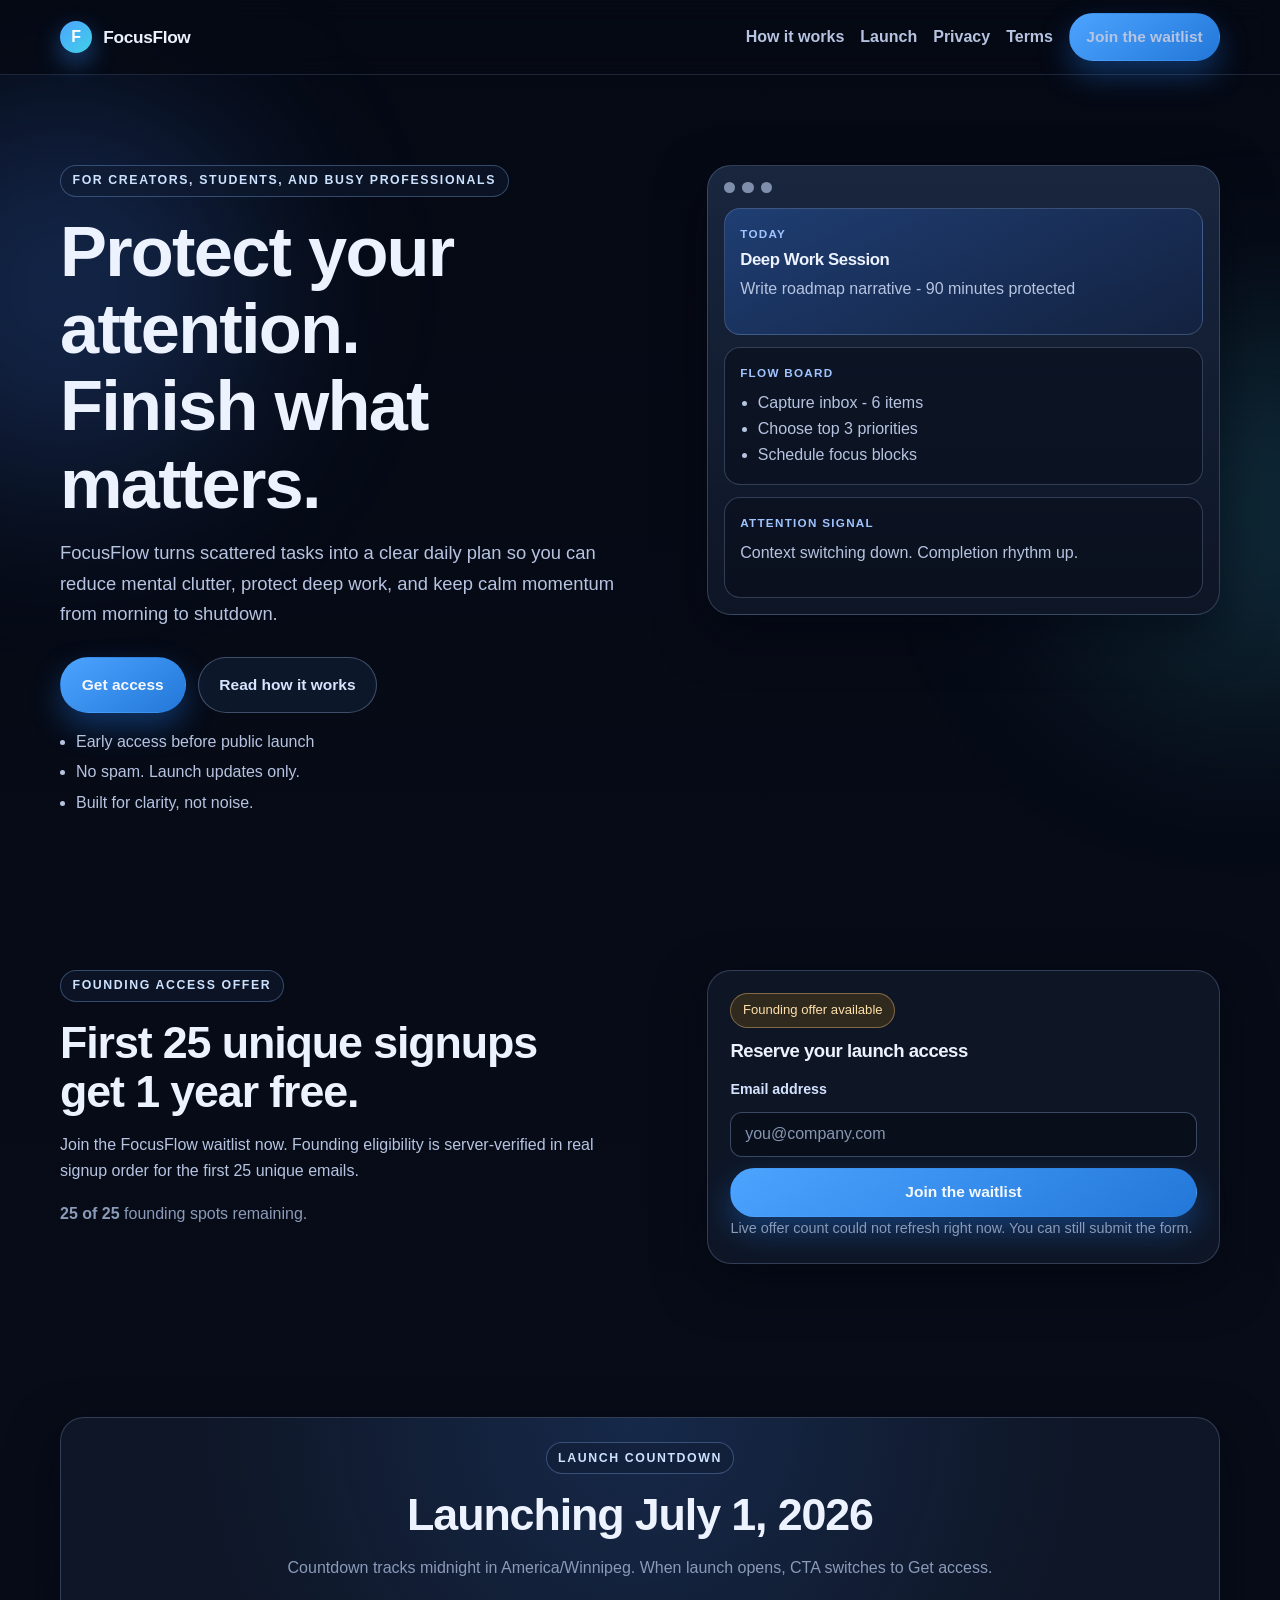
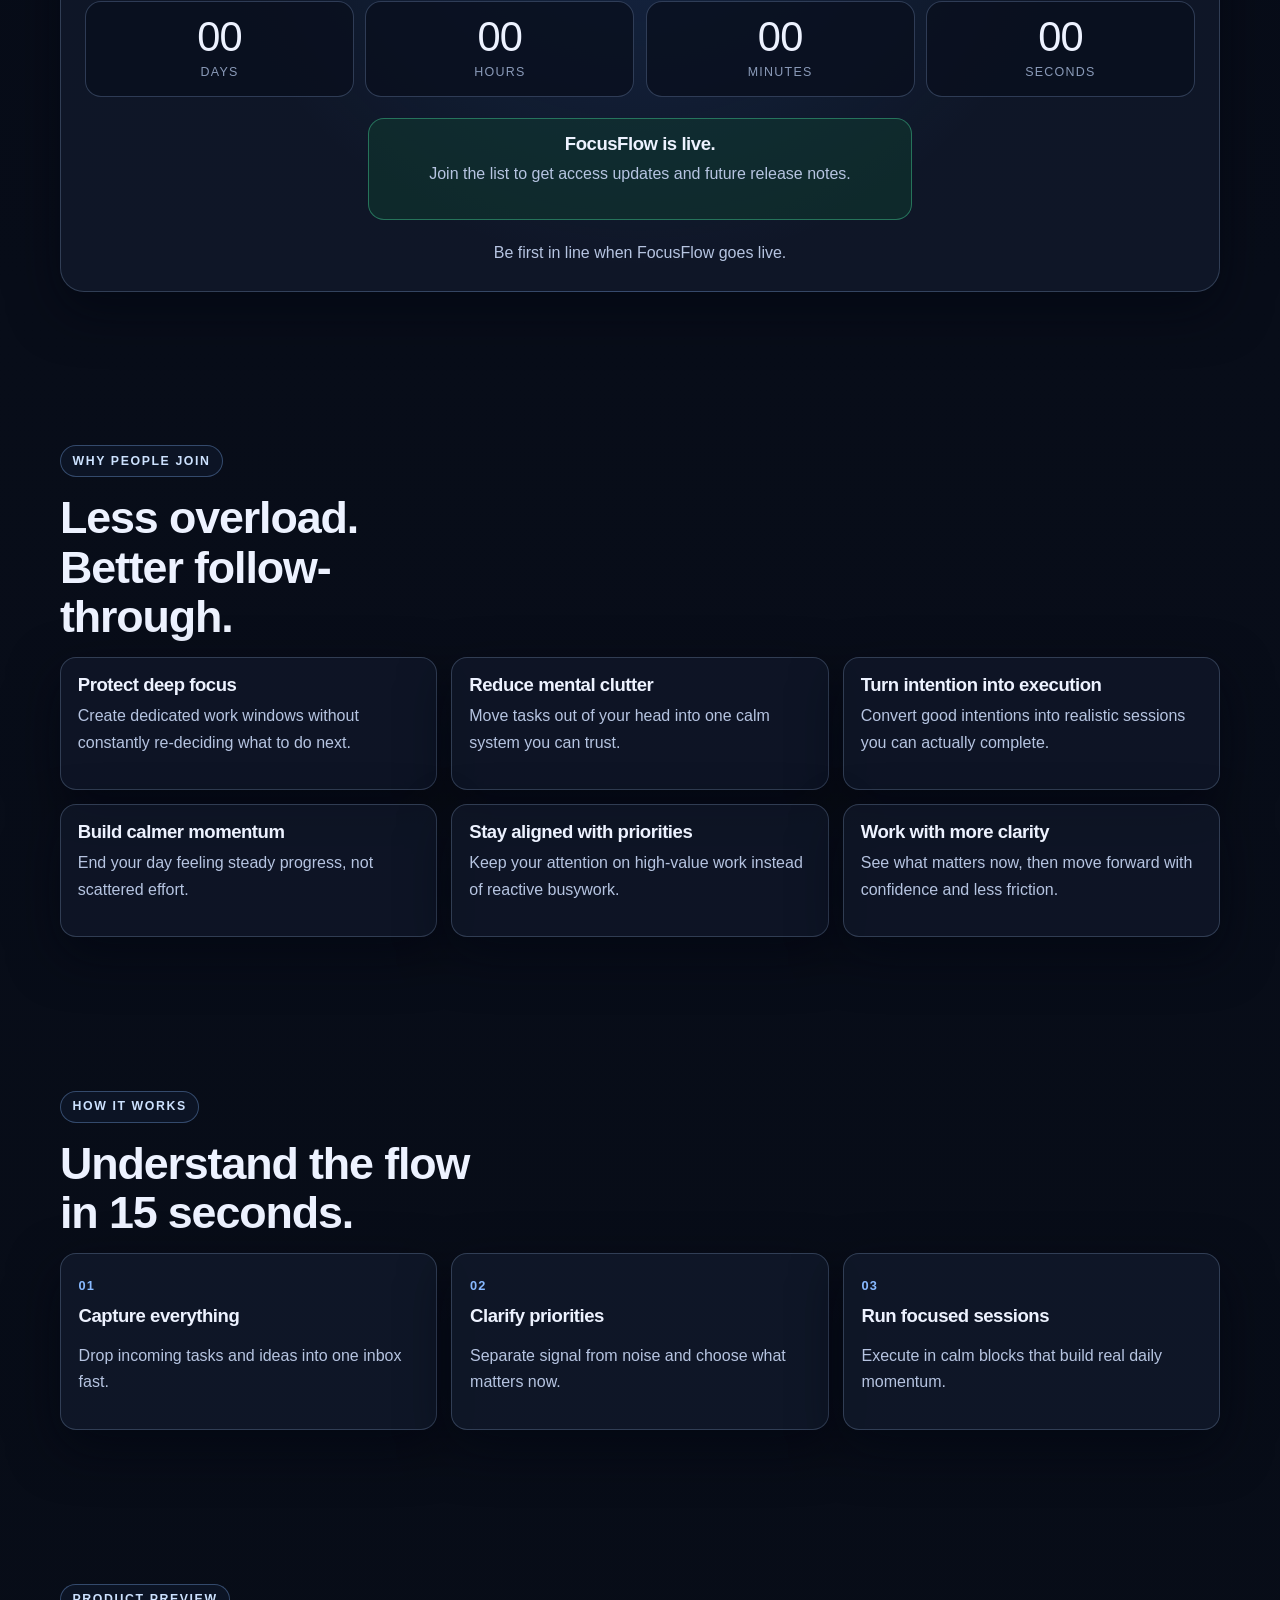
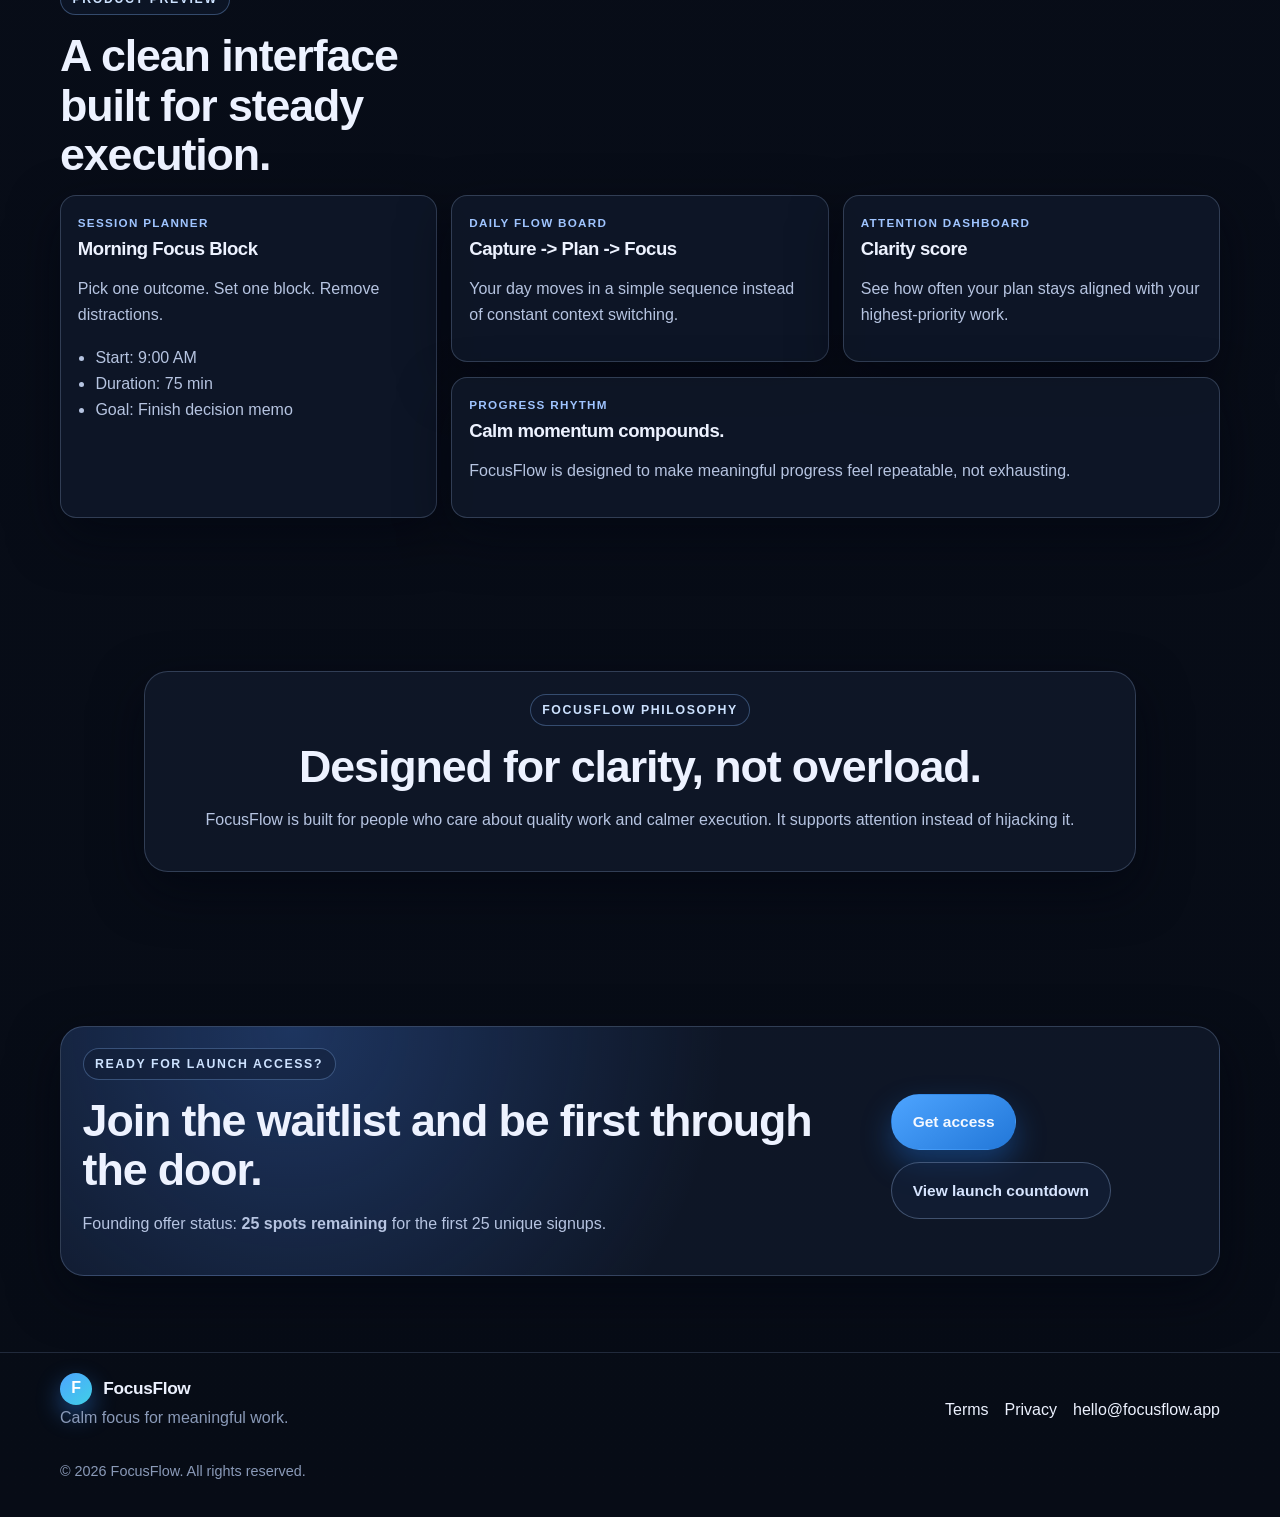
==== commit d04f96f9: "Iterate landing conversion, analytics attribution, and release SEO assets" ====
--- a/index.html
+++ b/index.html
@@ -16,11 +16,15 @@
   <meta property="og:type" content="website" />
   <meta property="og:url" content="https://focusflow.app/" />
   <meta property="og:site_name" content="FocusFlow" />
+  <meta property="og:image" content="https://focusflow.app/og-image.svg" />
+  <meta property="og:image:alt" content="FocusFlow launch preview" />
   <meta name="twitter:card" content="summary_large_image" />
+  <meta name="twitter:image" content="https://focusflow.app/og-image.svg" />
   <meta name="theme-color" content="#060a14" />
   <link rel="canonical" href="https://focusflow.app/" />
   <link rel="icon" href="favicon.svg" type="image/svg+xml" />
   <link rel="stylesheet" href="styles.css" />
+  <script defer data-domain="focusflow.app" src="https://plausible.io/js/script.js"></script>
   <script src="script.js" defer></script>
 </head>
 <body>
@@ -48,15 +52,15 @@
     <section class="hero section">
       <div class="container hero-layout">
         <div class="hero-copy">
-          <p class="eyebrow">Built for focused people with crowded days</p>
+          <p class="eyebrow">For creators, students, and busy professionals</p>
           <h1>Protect your attention. Finish what matters.</h1>
           <p class="lead">
-            FocusFlow helps you turn scattered tasks into a clear plan, reduce mental clutter,
-            and move through your day with calm momentum.
+            FocusFlow turns scattered tasks into a clear daily plan so you can reduce mental clutter,
+            protect deep work, and keep calm momentum from morning to shutdown.
           </p>
 
           <div class="action-row">
-            <a class="button" href="#waitlist" data-launch-cta data-default-label="Join the waitlist" data-released-label="Get product access">Join the waitlist</a>
+            <a id="hero-primary-cta" class="button" href="#waitlist" data-launch-cta data-default-label="Join the waitlist" data-released-label="Get access">Join the waitlist</a>
             <a class="button ghost" href="#how-it-works">Read how it works</a>
           </div>
 
@@ -104,8 +108,8 @@
           <p class="eyebrow">Founding access offer</p>
           <h2>First 25 unique signups get 1 year free.</h2>
           <p>
-            Join the FocusFlow waitlist now. The founding offer is awarded server-side,
-            fairly, in real signup order.
+            Join the FocusFlow waitlist now. Founding eligibility is server-verified in real
+            signup order for the first 25 unique emails.
           </p>
           <p class="quiet" data-offer-copy>
             <strong><span data-spots-remaining>25</span> of 25</strong> founding spots remaining.
@@ -127,15 +131,6 @@
               required
             />
 
-            <label for="waitlist-name">First name (optional)</label>
-            <input
-              id="waitlist-name"
-              name="name"
-              type="text"
-              autocomplete="given-name"
-              placeholder="Alex"
-            />
-
             <div class="honeypot" aria-hidden="true">
               <label for="waitlist-company">Company</label>
               <input id="waitlist-company" name="company" type="text" tabindex="-1" autocomplete="off" />
@@ -160,7 +155,7 @@
         <div class="card launch-card">
           <p class="eyebrow">Launch countdown</p>
           <h2>Launching July 1, 2026</h2>
-          <p class="launch-note">Countdown tracks midnight in America/Winnipeg.</p>
+          <p class="launch-note">Countdown tracks midnight in America/Winnipeg. When launch opens, CTA switches to Get access.</p>
 
           <div class="countdown-grid" id="countdown-grid" aria-label="Countdown to launch">
             <div class="time-box">
@@ -312,7 +307,7 @@
           </p>
         </div>
         <div class="action-row">
-          <a class="button" href="#waitlist" data-launch-cta data-default-label="Join the waitlist" data-released-label="Get product access">Join the waitlist</a>
+          <a id="final-primary-cta" class="button" href="#waitlist" data-launch-cta data-default-label="Join the waitlist" data-released-label="Get access">Join the waitlist</a>
           <a class="button ghost" href="#launch">View launch countdown</a>
         </div>
       </div>
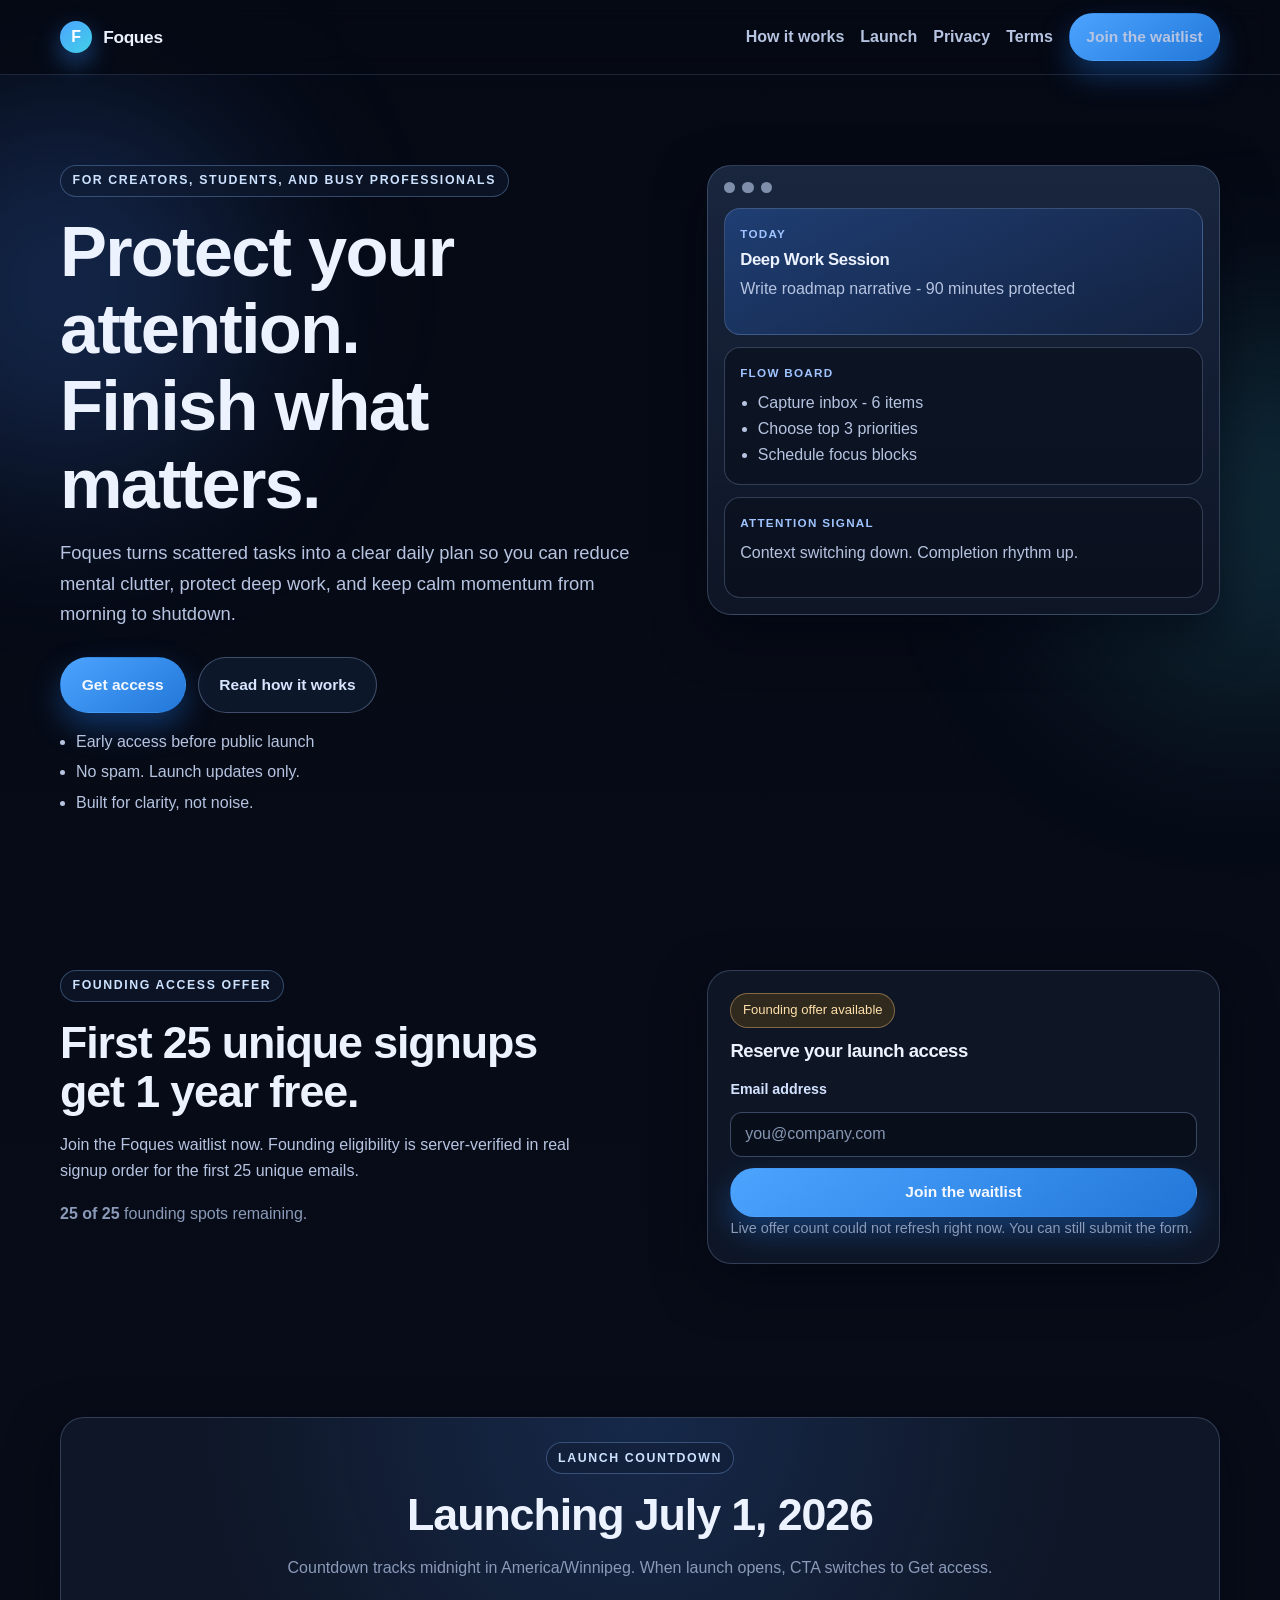
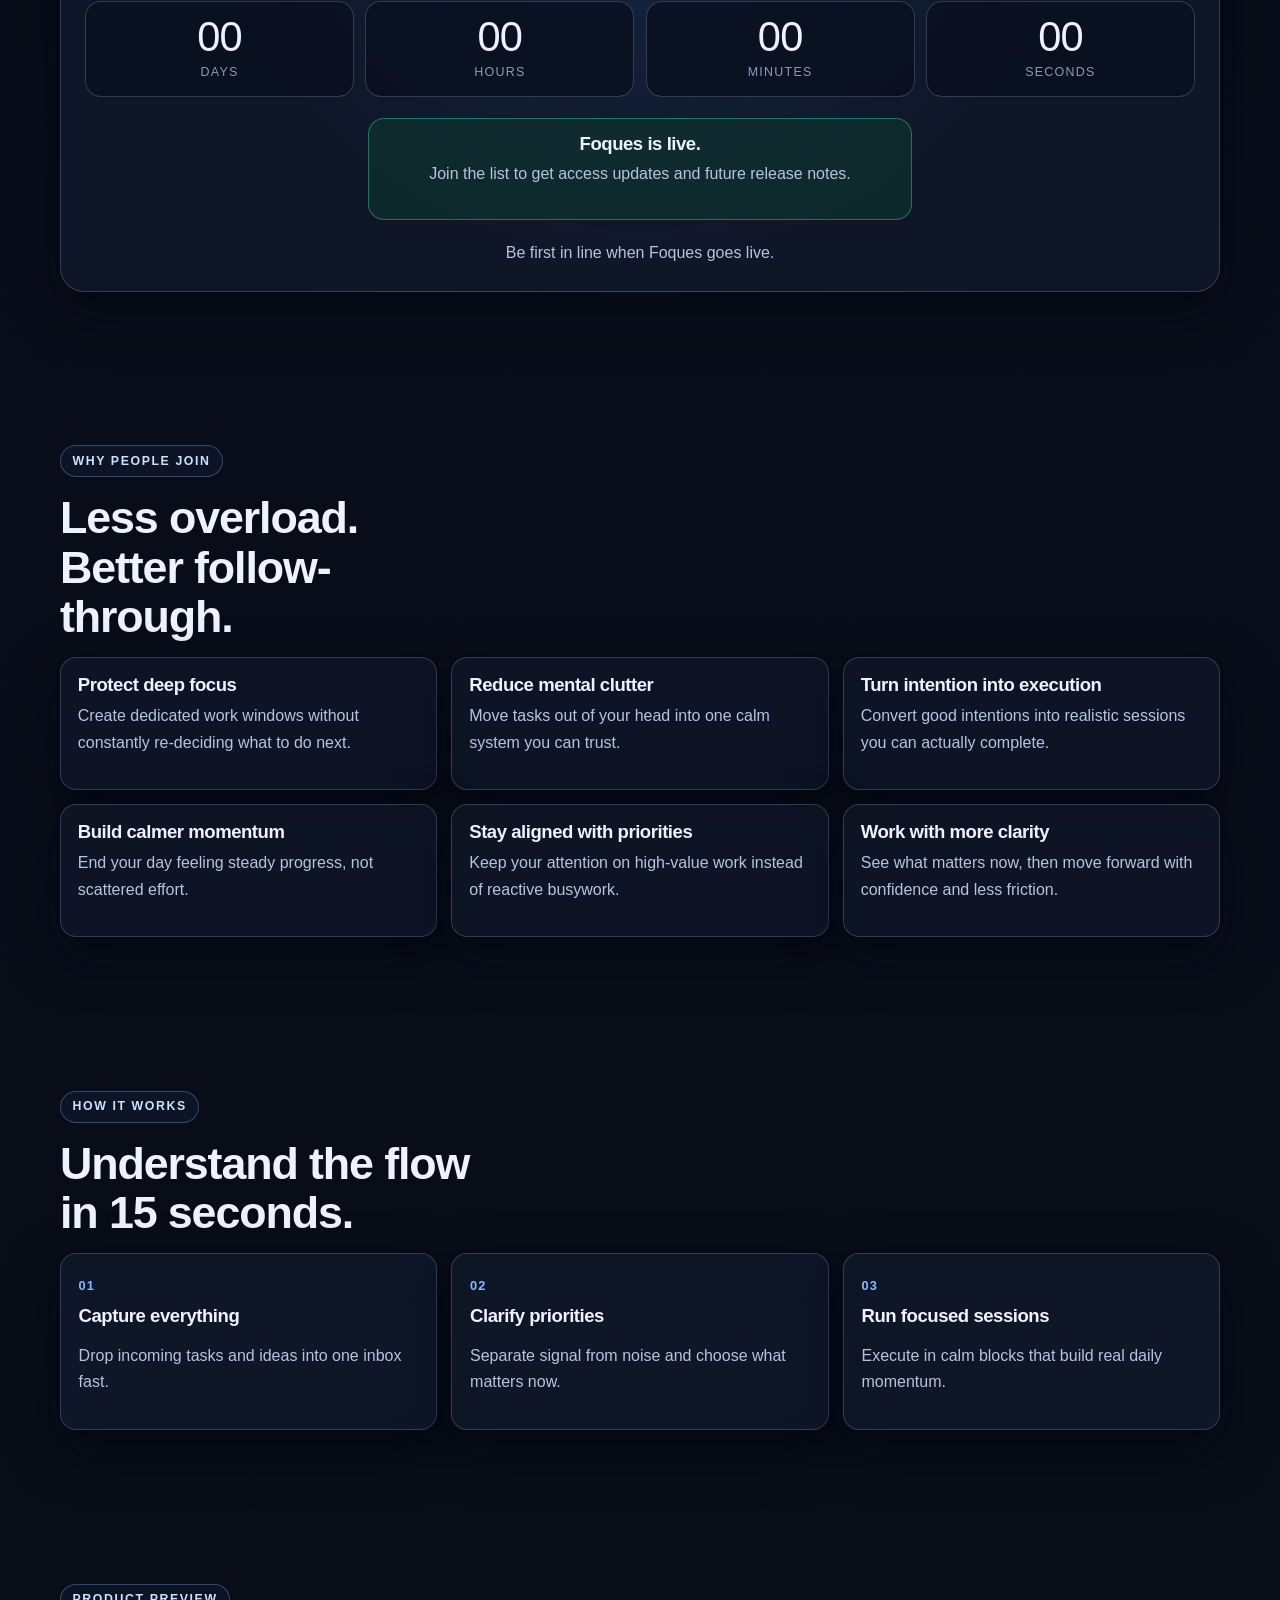
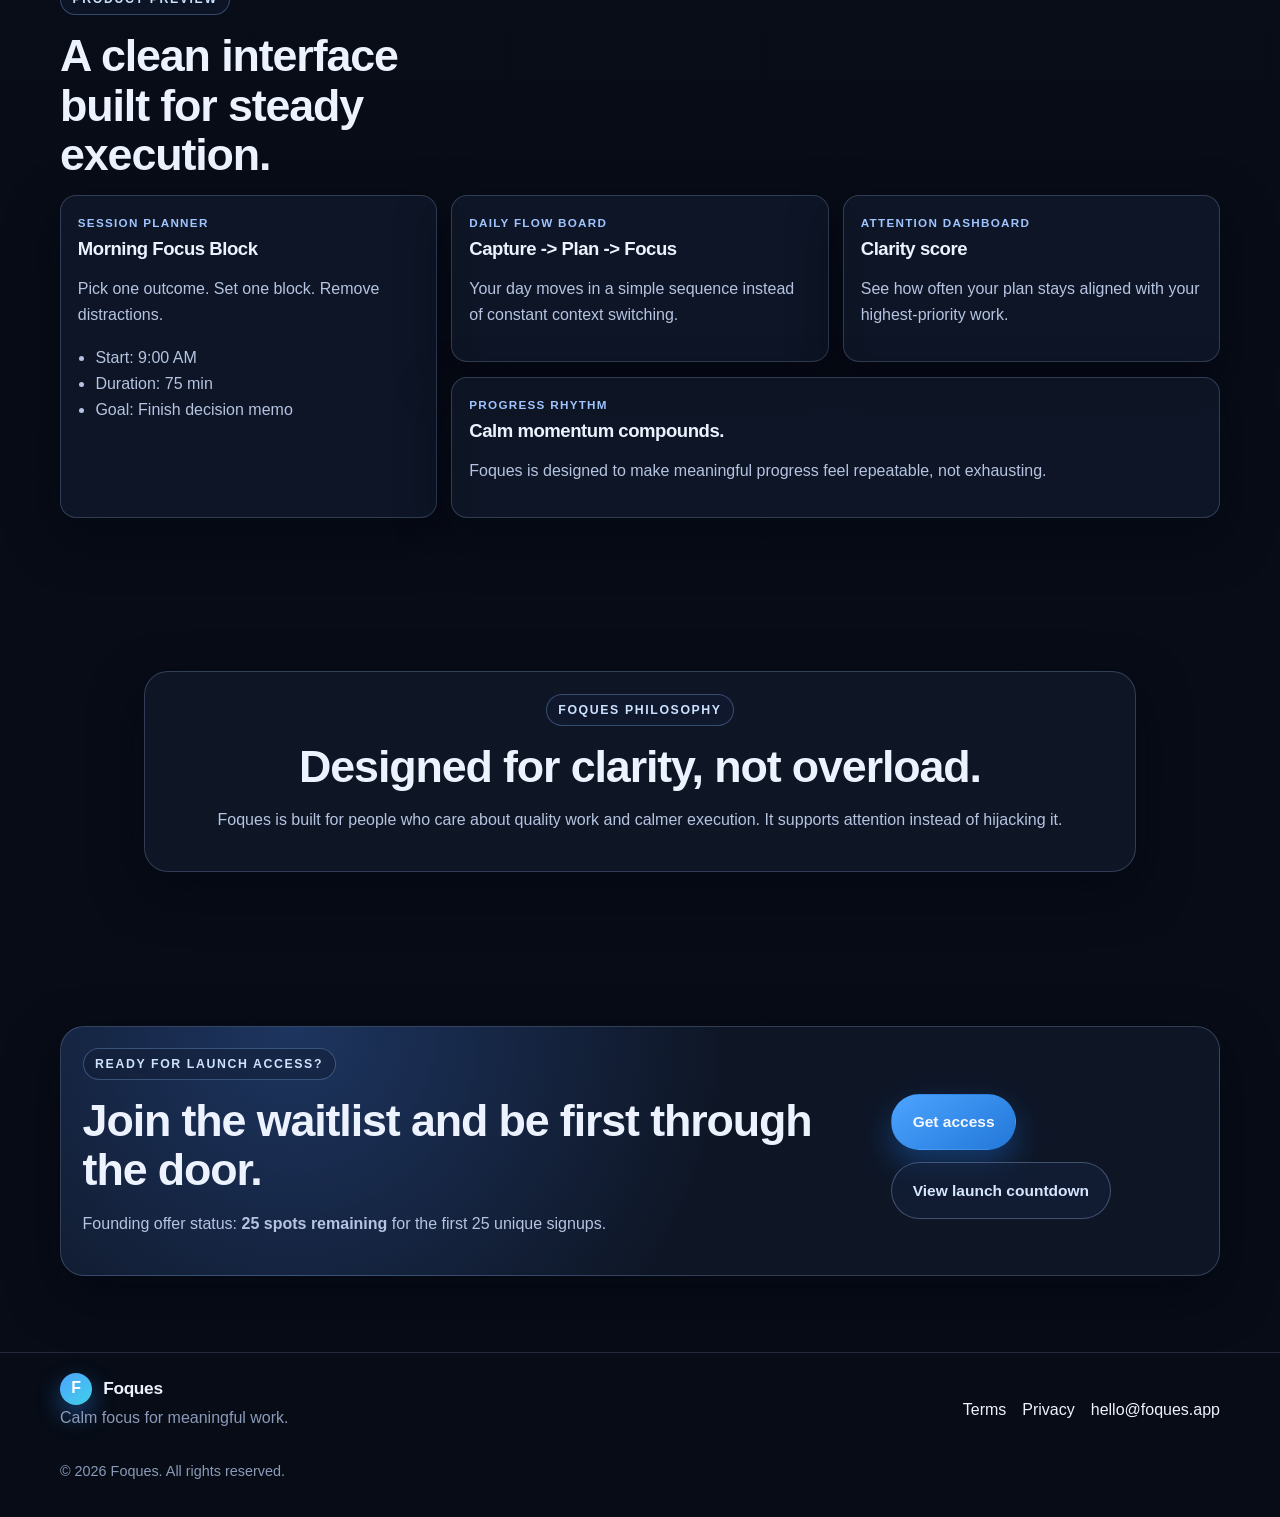
==== commit 8bc56c2f: "Rename branding from FocusFlow to Foques across project" ====
--- a/index.html
+++ b/index.html
@@ -3,28 +3,28 @@
 <head>
   <meta charset="UTF-8" />
   <meta name="viewport" content="width=device-width, initial-scale=1.0" />
-  <title>FocusFlow | Calm focus for work that actually gets finished</title>
+  <title>Foques | Calm focus for work that actually gets finished</title>
   <meta
     name="description"
-    content="FocusFlow is a focus and productivity app for people who want calmer days, clearer priorities, and better follow-through. Join the waitlist before launch on July 1, 2026."
+    content="Foques is a focus and productivity app for people who want calmer days, clearer priorities, and better follow-through. Join the waitlist before launch on July 1, 2026."
   />
-  <meta property="og:title" content="FocusFlow | Calm focus for work that actually gets finished" />
+  <meta property="og:title" content="Foques | Calm focus for work that actually gets finished" />
   <meta
     property="og:description"
-    content="Protect your attention, reduce mental clutter, and build calmer momentum. Join the FocusFlow waitlist."
+    content="Protect your attention, reduce mental clutter, and build calmer momentum. Join the Foques waitlist."
   />
   <meta property="og:type" content="website" />
-  <meta property="og:url" content="https://focusflow.app/" />
-  <meta property="og:site_name" content="FocusFlow" />
-  <meta property="og:image" content="https://focusflow.app/og-image.svg" />
-  <meta property="og:image:alt" content="FocusFlow launch preview" />
+  <meta property="og:url" content="https://foques.app/" />
+  <meta property="og:site_name" content="Foques" />
+  <meta property="og:image" content="https://foques.app/og-image.svg" />
+  <meta property="og:image:alt" content="Foques launch preview" />
   <meta name="twitter:card" content="summary_large_image" />
-  <meta name="twitter:image" content="https://focusflow.app/og-image.svg" />
+  <meta name="twitter:image" content="https://foques.app/og-image.svg" />
   <meta name="theme-color" content="#060a14" />
-  <link rel="canonical" href="https://focusflow.app/" />
+  <link rel="canonical" href="https://foques.app/" />
   <link rel="icon" href="favicon.svg" type="image/svg+xml" />
   <link rel="stylesheet" href="styles.css" />
-  <script defer data-domain="focusflow.app" src="https://plausible.io/js/script.js"></script>
+  <script defer data-domain="foques.app" src="https://plausible.io/js/script.js"></script>
   <script src="script.js" defer></script>
 </head>
 <body>
@@ -33,9 +33,9 @@
 
   <header class="site-header">
     <div class="container nav-row">
-      <a class="brand" href="index.html" aria-label="FocusFlow home">
+      <a class="brand" href="index.html" aria-label="Foques home">
         <span class="brand-mark">F</span>
-        <span class="brand-name">FocusFlow</span>
+        <span class="brand-name">Foques</span>
       </a>
 
       <nav class="site-nav" aria-label="Primary navigation">
@@ -55,7 +55,7 @@
           <p class="eyebrow">For creators, students, and busy professionals</p>
           <h1>Protect your attention. Finish what matters.</h1>
           <p class="lead">
-            FocusFlow turns scattered tasks into a clear daily plan so you can reduce mental clutter,
+            Foques turns scattered tasks into a clear daily plan so you can reduce mental clutter,
             protect deep work, and keep calm momentum from morning to shutdown.
           </p>
 
@@ -71,7 +71,7 @@
           </ul>
         </div>
 
-        <aside class="hero-surface card" aria-label="FocusFlow preview">
+        <aside class="hero-surface card" aria-label="Foques preview">
           <div class="surface-head">
             <span></span>
             <span></span>
@@ -108,7 +108,7 @@
           <p class="eyebrow">Founding access offer</p>
           <h2>First 25 unique signups get 1 year free.</h2>
           <p>
-            Join the FocusFlow waitlist now. Founding eligibility is server-verified in real
+            Join the Foques waitlist now. Founding eligibility is server-verified in real
             signup order for the first 25 unique emails.
           </p>
           <p class="quiet" data-offer-copy>
@@ -177,11 +177,11 @@
           </div>
 
           <div id="release-state" class="release-state" hidden>
-            <h3>FocusFlow is live.</h3>
+            <h3>Foques is live.</h3>
             <p>Join the list to get access updates and future release notes.</p>
           </div>
 
-          <p class="launch-support">Be first in line when FocusFlow goes live.</p>
+          <p class="launch-support">Be first in line when Foques goes live.</p>
         </div>
       </div>
     </section>
@@ -256,7 +256,7 @@
           <h2>A clean interface built for steady execution.</h2>
         </div>
 
-        <div class="bento-grid" aria-label="FocusFlow product mockups">
+        <div class="bento-grid" aria-label="Foques product mockups">
           <article class="card bento-card tall">
             <p class="panel-label">Session planner</p>
             <h3>Morning Focus Block</h3>
@@ -280,7 +280,7 @@
           <article class="card bento-card wide">
             <p class="panel-label">Progress rhythm</p>
             <h3>Calm momentum compounds.</h3>
-            <p>FocusFlow is designed to make meaningful progress feel repeatable, not exhausting.</p>
+            <p>Foques is designed to make meaningful progress feel repeatable, not exhausting.</p>
           </article>
         </div>
       </div>
@@ -288,10 +288,10 @@
 
     <section class="section" id="philosophy">
       <div class="container card philosophy-card">
-        <p class="eyebrow">FocusFlow philosophy</p>
+        <p class="eyebrow">Foques philosophy</p>
         <h2>Designed for clarity, not overload.</h2>
         <p>
-          FocusFlow is built for people who care about quality work and calmer execution.
+          Foques is built for people who care about quality work and calmer execution.
           It supports attention instead of hijacking it.
         </p>
       </div>
@@ -317,9 +317,9 @@
   <footer class="site-footer">
     <div class="container footer-row">
       <div>
-        <a class="brand" href="index.html" aria-label="FocusFlow home">
+        <a class="brand" href="index.html" aria-label="Foques home">
           <span class="brand-mark">F</span>
-          <span class="brand-name">FocusFlow</span>
+          <span class="brand-name">Foques</span>
         </a>
         <p class="footer-copy">Calm focus for meaningful work.</p>
       </div>
@@ -327,10 +327,10 @@
       <div class="footer-links" aria-label="Footer navigation">
         <a href="terms.html">Terms</a>
         <a href="privacy.html">Privacy</a>
-        <a href="mailto:hello@focusflow.app">hello@focusflow.app</a>
+        <a href="mailto:hello@foques.app">hello@foques.app</a>
       </div>
     </div>
-    <p class="container copyright">© 2026 FocusFlow. All rights reserved.</p>
+    <p class="container copyright">© 2026 Foques. All rights reserved.</p>
   </footer>
 </body>
 </html>
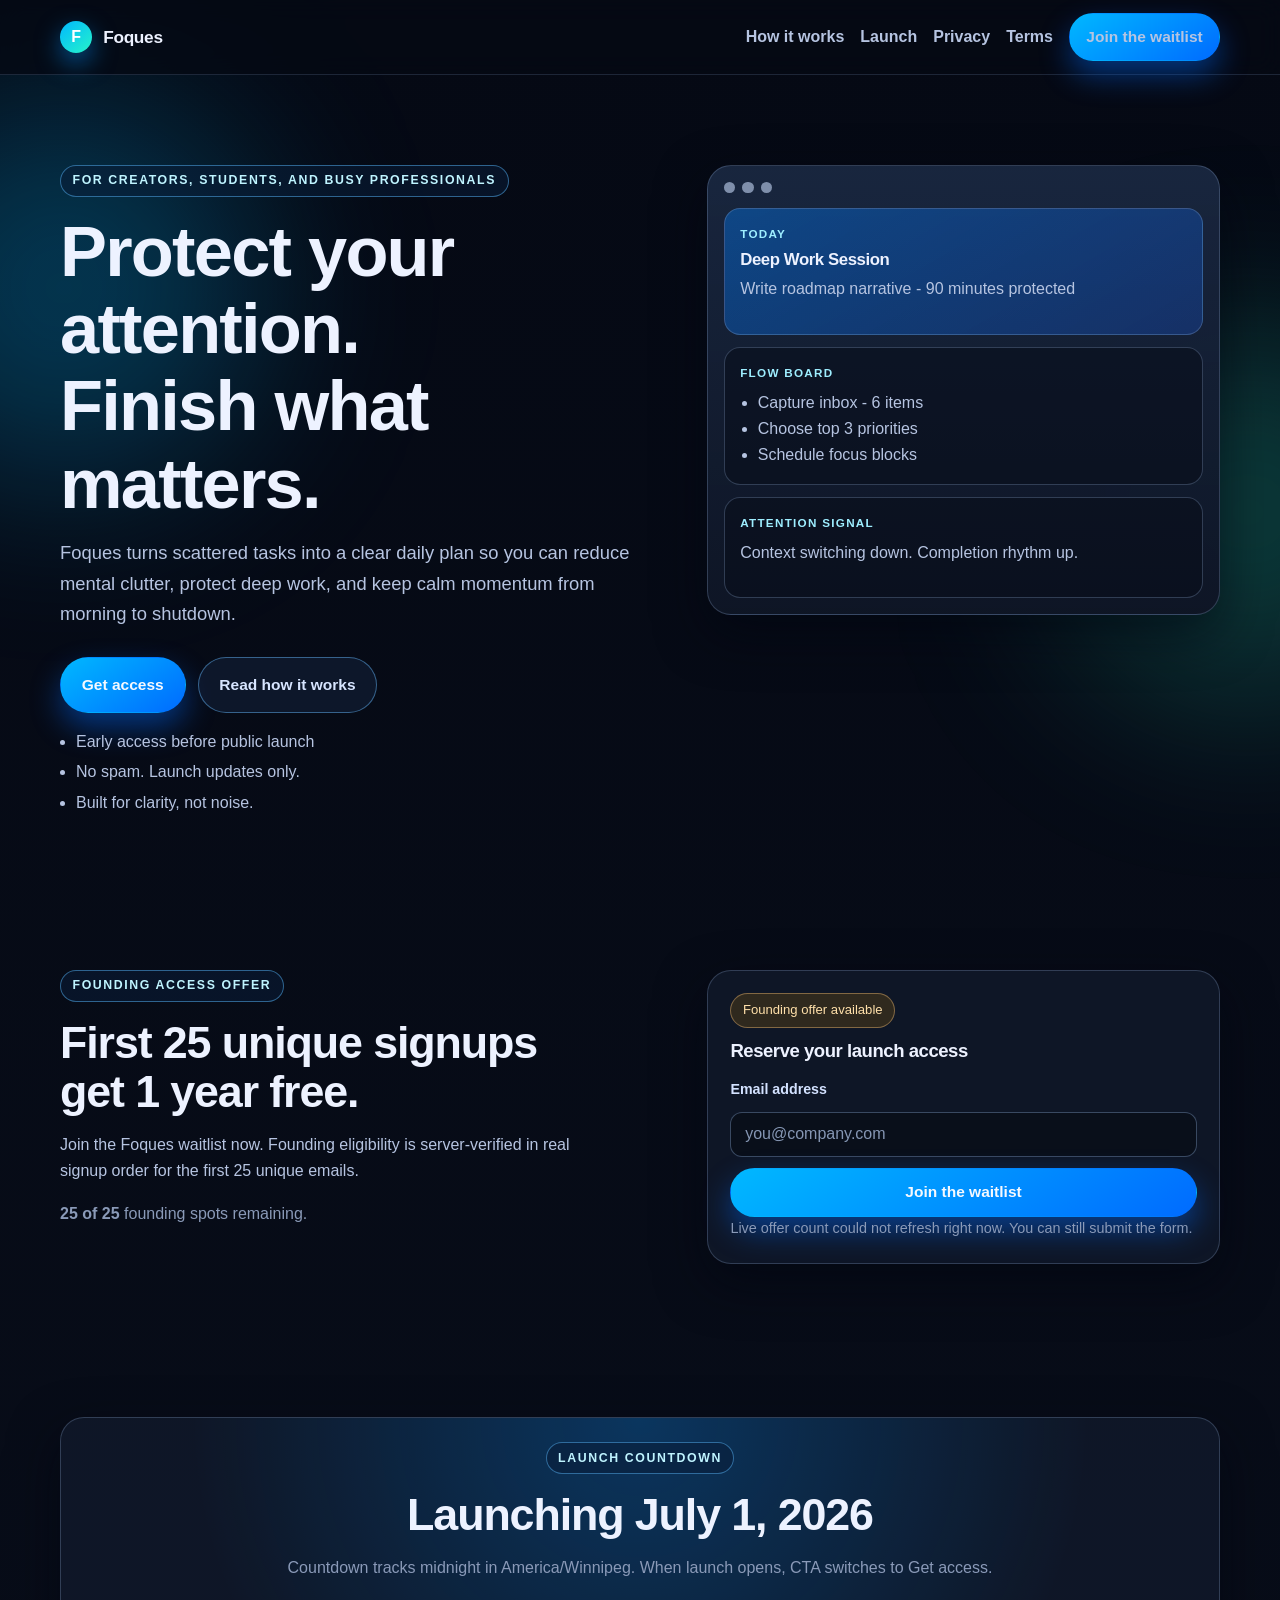
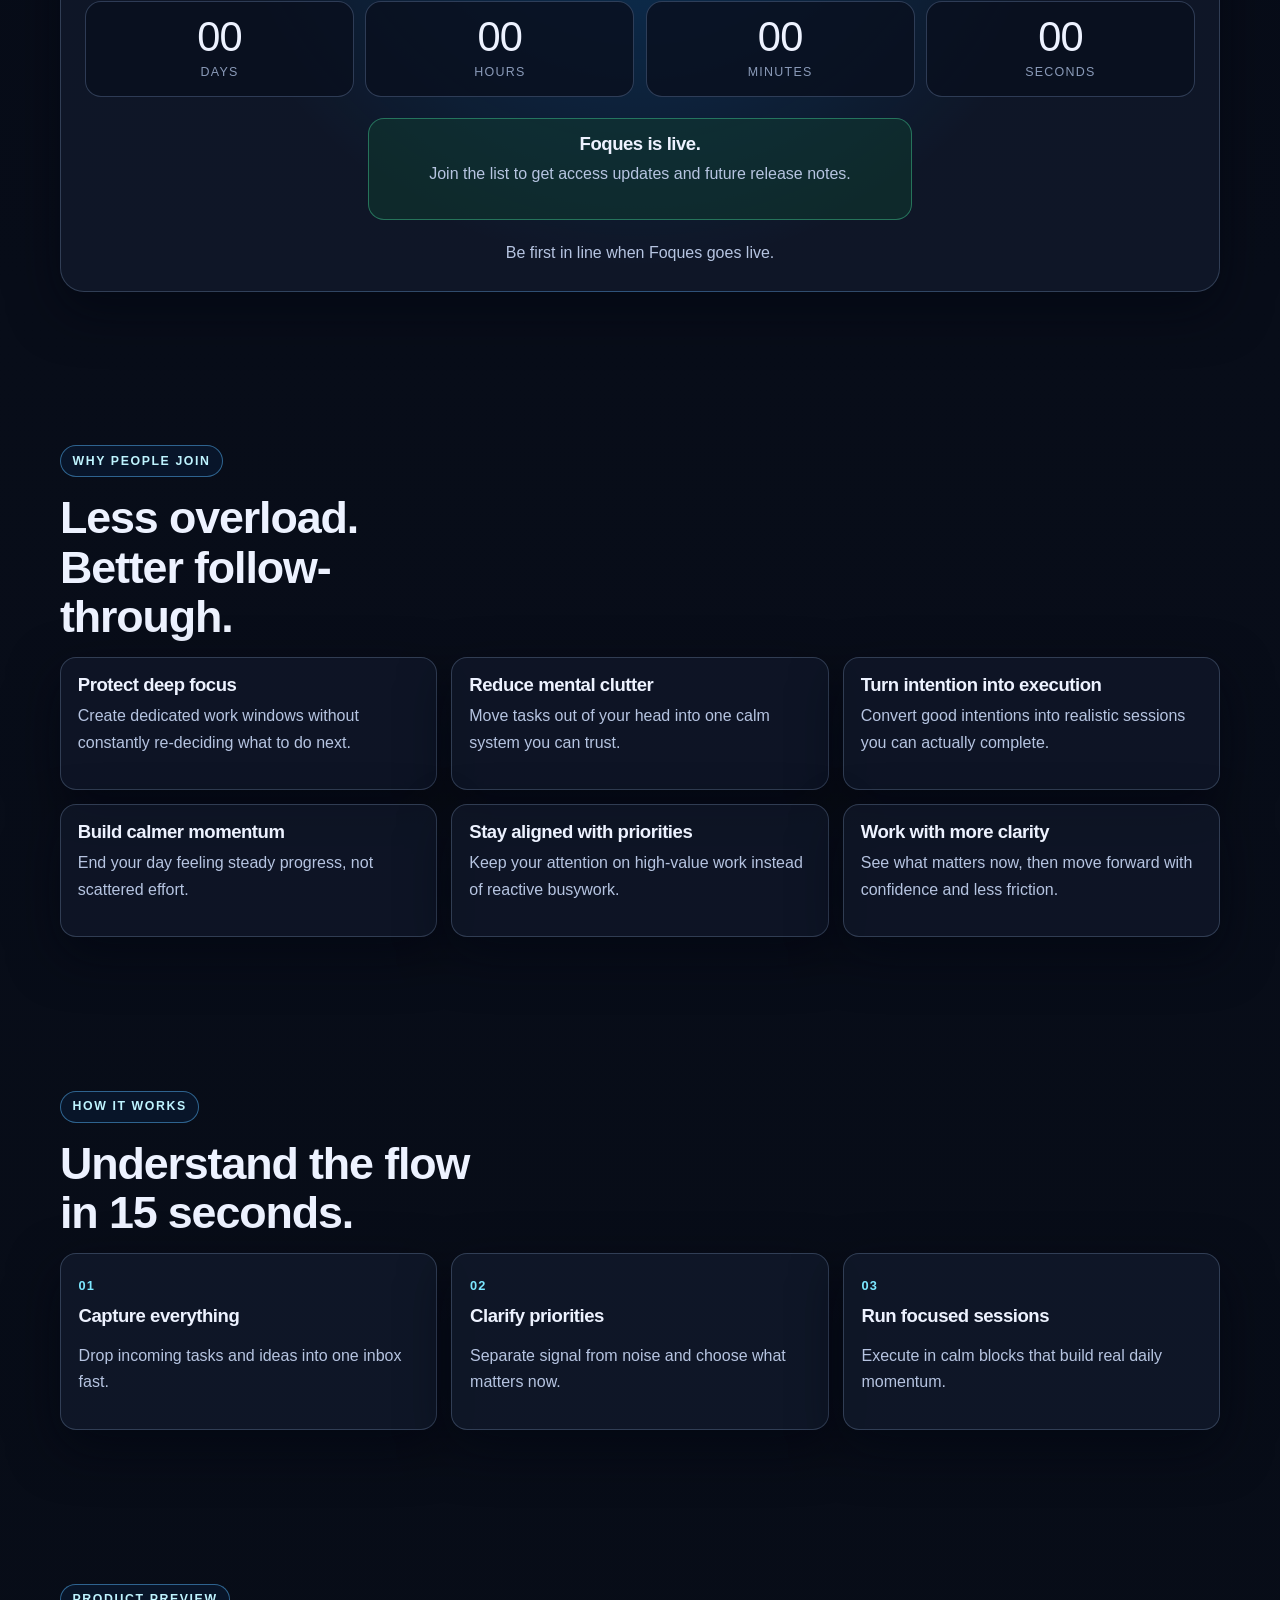
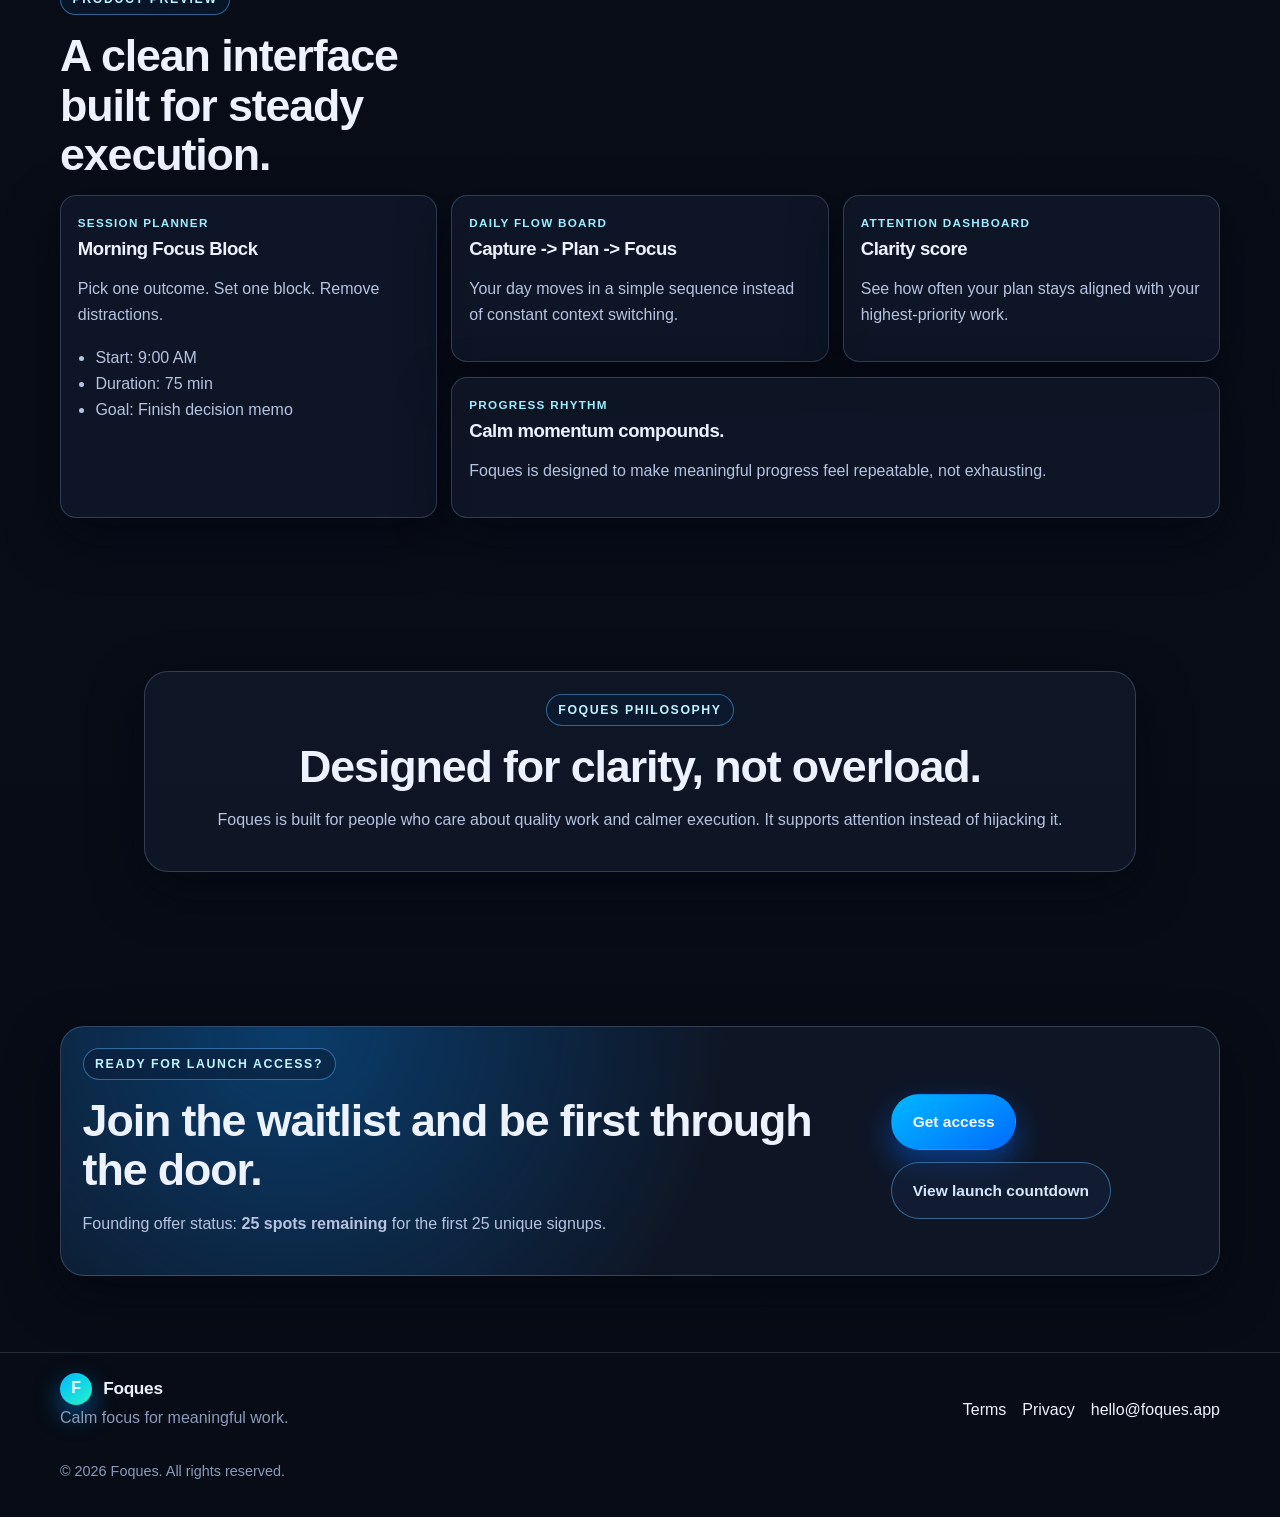
==== commit fd6e14f7: "Refresh Foques brand colors and align www domain metadata" ====
--- a/index.html
+++ b/index.html
@@ -14,14 +14,14 @@
     content="Protect your attention, reduce mental clutter, and build calmer momentum. Join the Foques waitlist."
   />
   <meta property="og:type" content="website" />
-  <meta property="og:url" content="https://foques.app/" />
+  <meta property="og:url" content="https://www.foques.app/" />
   <meta property="og:site_name" content="Foques" />
-  <meta property="og:image" content="https://foques.app/og-image.svg" />
+  <meta property="og:image" content="https://www.foques.app/og-image.svg" />
   <meta property="og:image:alt" content="Foques launch preview" />
   <meta name="twitter:card" content="summary_large_image" />
-  <meta name="twitter:image" content="https://foques.app/og-image.svg" />
+  <meta name="twitter:image" content="https://www.foques.app/og-image.svg" />
   <meta name="theme-color" content="#060a14" />
-  <link rel="canonical" href="https://foques.app/" />
+  <link rel="canonical" href="https://www.foques.app/" />
   <link rel="icon" href="favicon.svg" type="image/svg+xml" />
   <link rel="stylesheet" href="styles.css" />
   <script defer data-domain="foques.app" src="https://plausible.io/js/script.js"></script>
--- a/styles.css
+++ b/styles.css
@@ -7,9 +7,9 @@
   --text: #edf2ff;
   --text-soft: #b6c4e1;
   --text-dim: #8a9ab8;
-  --accent: #4da4ff;
-  --accent-strong: #2277d8;
-  --accent-cyan: #40d0e7;
+  --accent: #00b8ff;
+  --accent-strong: #006bff;
+  --accent-cyan: #26f4c9;
   --success: #36d399;
   --warning: #f6c177;
   --error: #ff808f;
@@ -34,8 +34,8 @@
   font-family: "Avenir Next", "Nunito Sans", "Segoe UI", sans-serif;
   line-height: 1.65;
   background:
-    radial-gradient(90rem 60rem at -10% -10%, rgba(49, 97, 200, 0.2), transparent 35%),
-    radial-gradient(75rem 45rem at 100% -10%, rgba(46, 140, 223, 0.17), transparent 38%),
+    radial-gradient(90rem 60rem at -10% -10%, rgba(0, 146, 255, 0.24), transparent 35%),
+    radial-gradient(75rem 45rem at 100% -10%, rgba(24, 220, 187, 0.2), transparent 38%),
     linear-gradient(180deg, #050914 0%, #080d19 40%, #070c16 100%);
   min-height: 100vh;
 }
@@ -53,13 +53,13 @@
 .orb-left {
   top: 6rem;
   left: -8rem;
-  background: rgba(69, 138, 255, 0.22);
+  background: rgba(0, 184, 255, 0.26);
 }
 
 .orb-right {
   top: 20rem;
   right: -10rem;
-  background: rgba(63, 198, 222, 0.16);
+  background: rgba(38, 244, 201, 0.2);
 }
 
 a {
@@ -149,7 +149,7 @@
   border-radius: 999px;
   color: white;
   background: linear-gradient(140deg, var(--accent), var(--accent-cyan));
-  box-shadow: 0 10px 25px rgba(53, 141, 255, 0.46);
+  box-shadow: 0 10px 25px rgba(0, 148, 255, 0.52);
 }
 
 .brand-name {
@@ -172,14 +172,14 @@
   display: inline-block;
   margin-bottom: 1rem;
   padding: 0.3rem 0.72rem;
-  border: 1px solid rgba(102, 141, 195, 0.45);
+  border: 1px solid rgba(89, 186, 255, 0.48);
   border-radius: 999px;
-  color: #cde2ff;
+  color: #bff4ff;
   font-size: 0.77rem;
   text-transform: uppercase;
   letter-spacing: 0.13em;
   font-weight: 700;
-  background: rgba(16, 28, 50, 0.5);
+  background: rgba(10, 30, 56, 0.56);
 }
 
 .hero {
@@ -219,14 +219,14 @@
   cursor: pointer;
   color: #f5f9ff;
   background: linear-gradient(145deg, var(--accent), var(--accent-strong));
-  box-shadow: 0 14px 30px rgba(31, 113, 218, 0.4);
+  box-shadow: 0 14px 30px rgba(0, 107, 255, 0.45);
   transition: transform 0.18s ease, box-shadow 0.2s ease;
 }
 
 .button:hover {
   color: #f5f9ff;
   transform: translateY(-1px);
-  box-shadow: 0 18px 36px rgba(31, 113, 218, 0.48);
+  box-shadow: 0 18px 36px rgba(0, 107, 255, 0.56);
 }
 
 .button:active {
@@ -235,7 +235,7 @@
 
 .button.ghost {
   background: rgba(20, 35, 61, 0.55);
-  border-color: rgba(135, 163, 202, 0.4);
+  border-color: rgba(102, 188, 255, 0.46);
   box-shadow: none;
   color: #d7e5ff;
 }
@@ -303,7 +303,7 @@
 }
 
 .mini-panel.primary {
-  background: linear-gradient(150deg, rgba(39, 88, 170, 0.5), rgba(18, 36, 75, 0.5));
+  background: linear-gradient(150deg, rgba(0, 128, 255, 0.38), rgba(24, 64, 148, 0.52));
 }
 
 .panel-label {
@@ -312,7 +312,7 @@
   font-weight: 700;
   letter-spacing: 0.11em;
   font-size: 0.73rem;
-  color: #9fc4ff;
+  color: #9eeeff;
 }
 
 .mini-panel h2,
@@ -342,9 +342,9 @@
   align-items: center;
   padding: 0.34rem 0.72rem;
   border-radius: 999px;
-  border: 1px solid rgba(103, 197, 220, 0.42);
-  background: rgba(26, 59, 72, 0.44);
-  color: #b8f2ff;
+  border: 1px solid rgba(38, 244, 201, 0.45);
+  background: rgba(17, 70, 84, 0.44);
+  color: #bcfff1;
   font-size: 0.82rem;
   margin-bottom: 0.85rem;
 }
@@ -406,9 +406,9 @@
 }
 
 .form-status.info {
-  border-color: rgba(111, 154, 235, 0.4);
-  background: rgba(22, 39, 77, 0.48);
-  color: #d4e3ff;
+  border-color: rgba(85, 177, 255, 0.5);
+  background: rgba(15, 48, 96, 0.5);
+  color: #d7efff;
 }
 
 .form-status.error {
@@ -433,7 +433,7 @@
   padding: 1.5rem;
   text-align: center;
   background:
-    radial-gradient(circle at top, rgba(52, 106, 197, 0.22), transparent 60%),
+    radial-gradient(circle at top, rgba(0, 142, 255, 0.26), transparent 60%),
     var(--panel);
 }
 
@@ -521,7 +521,7 @@
 .step-number {
   display: inline-block;
   margin-bottom: 0.65rem;
-  color: #88b9ff;
+  color: #7ce7ff;
   letter-spacing: 0.08em;
   font-size: 0.8rem;
   font-weight: 700;
@@ -563,7 +563,7 @@
   align-items: center;
   gap: 1.25rem;
   background:
-    radial-gradient(circle at 20% 0%, rgba(59, 112, 207, 0.34), transparent 45%),
+    radial-gradient(circle at 20% 0%, rgba(0, 142, 255, 0.32), transparent 45%),
     var(--panel);
 }
 
@@ -641,7 +641,7 @@
 a:focus-visible,
 button:focus-visible,
 input:focus-visible {
-  outline: 3px solid rgba(103, 171, 255, 0.88);
+  outline: 3px solid rgba(68, 214, 255, 0.9);
   outline-offset: 2px;
 }
 
